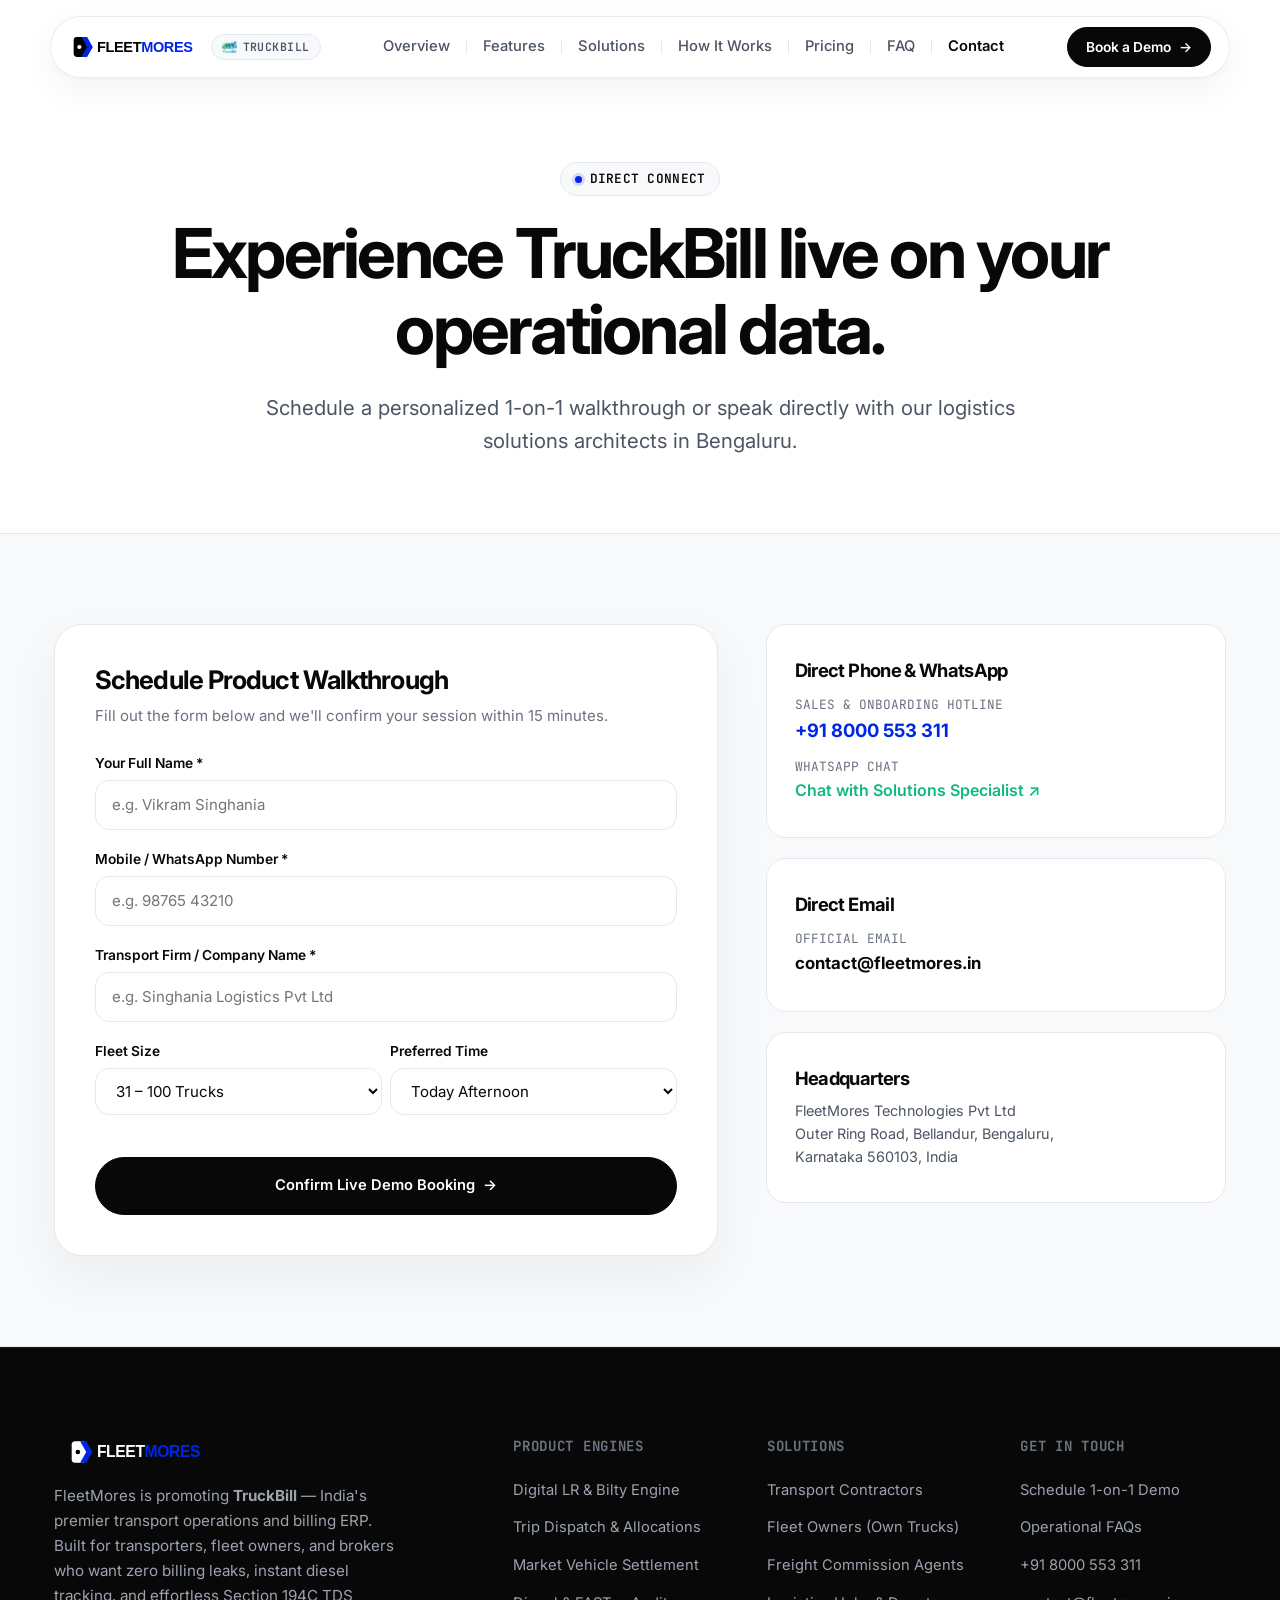
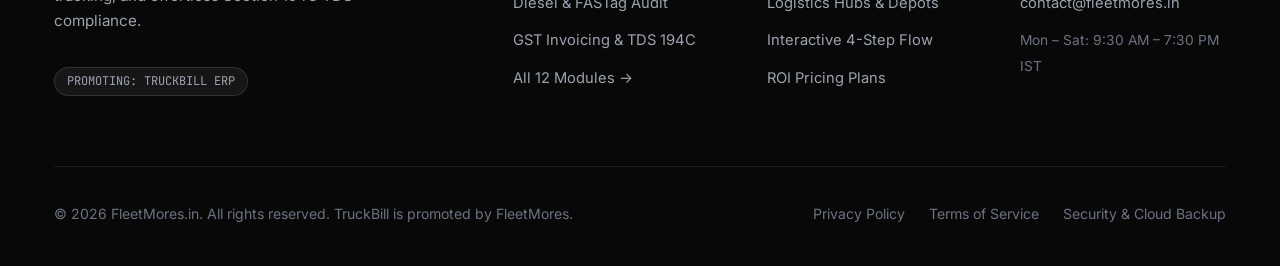
==== contact.html @ 6b624ec8 "feat: initial build of FleetMores.in with Neuralflow BRIX theme, humanised TruckBill content, and co" ====
<!DOCTYPE html>
<html lang="en-IN">
<head>
  <meta charset="UTF-8">
  <meta name="viewport" content="width=device-width, initial-scale=1.0, maximum-scale=5.0">
  <title>Book a Live TruckBill Demo & Contact Sales | FleetMores.in Bengaluru</title>
  <meta name="description" content="Schedule a 1-on-1 personalized live demonstration of TruckBill transport ERP. Speak with logistics software specialists in Bengaluru, India. Call +91 8000 553 311.">
  <meta name="keywords" content="TruckBill demo, contact FleetMores, transport software consultation, logistics software Bengaluru, transport ERP support India">
  <meta name="author" content="FleetMores Technologies">
  
  <!-- Canonical & Alternate Links -->
  <link rel="canonical" href="https://fleetmores.in/contact.html">
  <link rel="alternate" hreflang="en-IN" href="https://fleetmores.in/contact.html">
  <link rel="alternate" hreflang="x-default" href="https://fleetmores.in/contact.html">

  <!-- Search & AI Engine Directives -->
  <meta name="robots" content="index, follow, max-image-preview:large, max-snippet:-1, max-video-preview:-1">
  <meta name="googlebot" content="index, follow, max-snippet:-1, max-image-preview:large">
  <meta name="bingbot" content="index, follow, max-snippet:-1, max-image-preview:large">

  <!-- Geographic & Indian Localization Metadata -->
  <meta name="geo.region" content="IN-KA">
  <meta name="geo.placename" content="Bengaluru">
  <meta name="geo.position" content="12.9237;77.6842">
  <meta name="ICBM" content="12.9237, 77.6842">
  <meta name="geo.country" content="IN">
  <meta name="audience" content="Transport Contractors, Fleet Owners, Logistics Agencies, Freight Brokers, India">

  <!-- Open Graph -->
  <meta property="og:type" content="website">
  <meta property="og:locale" content="en_IN">
  <meta property="og:site_name" content="FleetMores.in — Promoting TruckBill">
  <meta property="og:url" content="https://fleetmores.in/contact.html">
  <meta property="og:title" content="Book a Live TruckBill Demo & Contact Sales | FleetMores.in Bengaluru">
  <meta property="og:description" content="Schedule a 1-on-1 personalized live demonstration of TruckBill transport ERP. Speak with logistics software specialists in Bengaluru, India. Call +91 8000 553 311.">
  <meta property="og:image" content="https://fleetmores.in/assets/images/dashboard-preview.png">
  <meta property="og:image:width" content="1200">
  <meta property="og:image:height" content="630">
  <meta property="og:image:alt" content="FleetMores promoting TruckBill Transport ERP">

  <!-- Twitter Card -->
  <meta name="twitter:card" content="summary_large_image">
  <meta name="twitter:site" content="@fleetmores">
  <meta name="twitter:title" content="Book a Live TruckBill Demo & Contact Sales | FleetMores.in Bengaluru">
  <meta name="twitter:description" content="Schedule a 1-on-1 personalized live demonstration of TruckBill transport ERP. Speak with logistics software specialists in Bengaluru, India. Call +91 8000 553 311.">
  <meta name="twitter:image" content="https://fleetmores.in/assets/images/dashboard-preview.png">

  <!-- Favicon -->
  <link rel="icon" type="image/svg+xml" href="assets/images/fleetmores-logo.svg">

  <!-- CSS Dependencies -->
  <link rel="stylesheet" href="assets/css/bootstrap.min.css">
  <link rel="stylesheet" href="assets/css/neuralflow.css">

  <!-- Schema.org Structured Data -->
  <script type="application/ld+json">
{
  "@context": "https://schema.org",
  "@graph": [
    {
      "@type": "BreadcrumbList",
      "itemListElement": [
        {
          "@type": "ListItem",
          "position": 1,
          "name": "Home",
          "item": "https://fleetmores.in/"
        },
        {
          "@type": "ListItem",
          "position": 2,
          "name": "Contact",
          "item": "https://fleetmores.in/contact.html"
        }
      ]
    },
    {
      "@type": "ContactPage",
      "@id": "https://fleetmores.in/contact.html#page",
      "name": "Contact FleetMores & Book TruckBill Demo",
      "publisher": {
        "@type": "Organization",
        "name": "FleetMores Technologies",
        "url": "https://fleetmores.in/"
      }
    },
    {
      "@type": "LocalBusiness",
      "@id": "https://fleetmores.in/#localbusiness",
      "name": "FleetMores Technologies Pvt Ltd",
      "image": "https://fleetmores.in/assets/images/fleetmores-logo.svg",
      "telephone": "+91-8000-553-311",
      "email": "contact@fleetmores.in",
      "url": "https://fleetmores.in/",
      "priceRange": "₹1,499 - ₹3,499",
      "address": {
        "@type": "PostalAddress",
        "streetAddress": "Outer Ring Road, Bellandur",
        "addressLocality": "Bengaluru",
        "addressRegion": "Karnataka",
        "postalCode": "560103",
        "addressCountry": "IN"
      },
      "geo": {
        "@type": "GeoCoordinates",
        "latitude": 12.9237,
        "longitude": 77.6842
      },
      "areaServed": "IN"
    }
  ]
}
  </script>
</head>
<body>
  <!-- FLOATING ISLAND BREADCRUMB NAVBAR (Neuralflow Signature) -->
  <header class="nf-nav-wrapper">
    <div class="nf-nav-island">
      <a href="index.html" class="nf-nav-brand" aria-label="FleetMores Home">
        <img src="assets/images/fleetmores-logo.svg" alt="FLEETMORES" class="nf-brand-logo" width="160" height="24">
        <span class="nf-product-pill">
          <img src="assets/images/truckbill-logo.png" alt="TruckBill" width="14" height="12">
          <span>TRUCKBILL</span>
        </span>
      </a>

      <nav aria-label="Primary Navigation">
        <ul class="nf-nav-links">
          <li><a href="index.html" class="">Overview</a></li>
          <li><span class="nf-nav-divider"></span></li>
          <li><a href="features.html" class="">Features</a></li>
          <li><span class="nf-nav-divider"></span></li>
          <li><a href="solutions.html" class="">Solutions</a></li>
          <li><span class="nf-nav-divider"></span></li>
          <li><a href="how-it-works.html" class="">How It Works</a></li>
          <li><span class="nf-nav-divider"></span></li>
          <li><a href="pricing.html" class="">Pricing</a></li>
          <li><span class="nf-nav-divider"></span></li>
          <li><a href="faq.html" class="">FAQ</a></li>
          <li><span class="nf-nav-divider"></span></li>
          <li><a href="contact.html" class="active">Contact</a></li>
        </ul>
      </nav>

      <div class="nf-nav-actions">
        <button class="btn-nf btn-nf-primary btn-nf-sm" data-open-demo>
          <span>Book a Demo</span> <span class="btn-arrow">→</span>
        </button>
        <button class="nf-hamburger" id="nfHamburgerBtn" aria-label="Toggle navigation menu">
          <span></span>
          <span></span>
          <span></span>
        </button>
      </div>
    </div>
  </header>

  <!-- Mobile Drawer -->
  <div class="nf-drawer-overlay" id="nfDrawerOverlay"></div>
  <div class="nf-mobile-drawer" id="nfMobileDrawer">
    <div>
      <div style="display: flex; align-items: center; justify-content: space-between;">
        <img src="assets/images/fleetmores-logo.svg" alt="FLEETMORES" width="140" height="22">
        <button class="nf-modal-close" id="nfDrawerCloseBtn" style="position: static;" aria-label="Close Menu">✕</button>
      </div>
      <ul class="nf-drawer-links">
        <li><a href="index.html"><span>Overview</span> <span>→</span></a></li>
        <li><a href="features.html"><span>12 Specialized Engines</span> <span>→</span></a></li>
        <li><a href="solutions.html"><span>Segment Solutions</span> <span>→</span></a></li>
        <li><a href="how-it-works.html"><span>How It Works</span> <span>→</span></a></li>
        <li><a href="pricing.html"><span>Pricing Plans</span> <span>→</span></a></li>
        <li><a href="faq.html"><span>FAQ</span> <span>→</span></a></li>
        <li><a href="contact.html"><span>Contact & Schedule</span> <span>→</span></a></li>
      </ul>
    </div>
    <div>
      <button class="btn-nf btn-nf-primary w-100 py-3" data-open-demo>
        <span>Book a Live Demo</span> <span class="btn-arrow">→</span>
      </button>
    </div>
  </div>


  <main>
    <section class="nf-hero" style="padding-bottom: 40px;">
      <div class="container-nf">
        <div class="nf-pill-badge">
          <span class="nf-pill-dot"></span>
          <span>DIRECT CONNECT</span>
        </div>
        <h1 class="nf-hero-title">
          Experience TruckBill live on your operational data.
        </h1>
        <p class="nf-hero-desc">
          Schedule a personalized 1-on-1 walkthrough or speak directly with our logistics solutions architects in Bengaluru.
        </p>
      </div>
    </section>

    <!-- CONTACT FORM & INFO -->
    <section class="nf-section nf-section-offwhite">
      <div class="container-nf">
        <div class="row g-5">
          <!-- Form -->
          <div class="col-12 col-lg-7">
            <div class="nf-calculator-box">
              <h2 style="font-size: 1.6rem; margin-bottom: 8px;">Schedule Product Walkthrough</h2>
              <p style="color: #6B7280; font-size: 0.94rem; margin-bottom: 24px;">
                Fill out the form below and we'll confirm your session within 15 minutes.
              </p>

              <form onsubmit="return handleDemoSubmit(event);">
                <div class="nf-form-group">
                  <label class="nf-form-label" for="pageDemoName">Your Full Name *</label>
                  <input type="text" class="nf-form-input" id="pageDemoName" required placeholder="e.g. Vikram Singhania">
                </div>
                <div class="nf-form-group">
                  <label class="nf-form-label" for="pageDemoPhone">Mobile / WhatsApp Number *</label>
                  <input type="tel" class="nf-form-input" id="pageDemoPhone" required placeholder="e.g. 98765 43210">
                </div>
                <div class="nf-form-group">
                  <label class="nf-form-label" for="pageDemoCompany">Transport Firm / Company Name *</label>
                  <input type="text" class="nf-form-input" id="pageDemoCompany" required placeholder="e.g. Singhania Logistics Pvt Ltd">
                </div>
                <div class="row g-2">
                  <div class="col-6">
                    <div class="nf-form-group">
                      <label class="nf-form-label" for="pageDemoFleetSize">Fleet Size</label>
                      <select class="nf-form-select" id="pageDemoFleetSize">
                        <option value="1-10">1 – 10 Trucks</option>
                        <option value="11-30">11 – 30 Trucks</option>
                        <option value="31-100" selected>31 – 100 Trucks</option>
                        <option value="100+">100+ Commercial Fleet</option>
                        <option value="broker">Broker / Commission Agency</option>
                      </select>
                    </div>
                  </div>
                  <div class="col-6">
                    <div class="nf-form-group">
                      <label class="nf-form-label" for="pageDemoSlot">Preferred Time</label>
                      <select class="nf-form-select" id="pageDemoSlot">
                        <option value="Today Afternoon">Today Afternoon</option>
                        <option value="Tomorrow Morning">Tomorrow Morning</option>
                        <option value="Tomorrow Afternoon">Tomorrow Afternoon</option>
                        <option value="Custom Time">Call me anytime</option>
                      </select>
                    </div>
                  </div>
                </div>

                <div style="margin-top: 24px;">
                  <button type="submit" class="btn-nf btn-nf-primary w-100 py-3">
                    <span>Confirm Live Demo Booking</span> <span class="btn-arrow">→</span>
                  </button>
                </div>
              </form>
            </div>
          </div>

          <!-- Cards -->
          <div class="col-12 col-lg-5">
            <div style="display: flex; flex-direction: column; gap: 20px;">
              <div class="nf-bento-card">
                <h3 style="font-size: 1.15rem; margin-bottom: 14px;">Direct Phone & WhatsApp</h3>
                <div style="margin-bottom: 12px;">
                  <div style="font-size: 0.8rem; color: #6B7280; font-family: var(--font-mono);">SALES & ONBOARDING HOTLINE</div>
                  <a href="tel:+918000553311" style="font-size: 1.15rem; font-weight: 700; color: #0025E9;">+91 8000 553 311</a>
                </div>
                <div>
                  <div style="font-size: 0.8rem; color: #6B7280; font-family: var(--font-mono);">WHATSAPP CHAT</div>
                  <a href="https://wa.me/918000553311?text=Hello%20FleetMores%20team%2C%20I%20am%20interested%20in%20TruckBill%20ERP%20demo" target="_blank" rel="noopener" style="font-weight: 600; color: #10B981;">Chat with Solutions Specialist ↗</a>
                </div>
              </div>

              <div class="nf-bento-card">
                <h3 style="font-size: 1.15rem; margin-bottom: 14px;">Direct Email</h3>
                <div>
                  <div style="font-size: 0.8rem; color: #6B7280; font-family: var(--font-mono);">OFFICIAL EMAIL</div>
                  <a href="mailto:contact@fleetmores.in" style="font-size: 1.05rem; font-weight: 700;">contact@fleetmores.in</a>
                </div>
              </div>

              <div class="nf-bento-card">
                <h3 style="font-size: 1.15rem; margin-bottom: 10px;">Headquarters</h3>
                <p style="font-size: 0.9rem; color: #4B5563; line-height: 1.6; margin: 0;">
                  FleetMores Technologies Pvt Ltd<br>
                  Outer Ring Road, Bellandur, Bengaluru,<br>
                  Karnataka 560103, India
                </p>
              </div>
            </div>
          </div>
        </div>
      </div>
    </section>
  </main>

  <!-- FOOTER (Neuralflow Deep Onyx Minimalist) -->
  <footer class="nf-footer">
    <div class="container-nf">
      <div class="nf-footer-grid">
        <div>
          <a href="index.html" aria-label="FleetMores Home">
            <img src="assets/images/fleetmores-logo-dark.svg" alt="FLEETMORES" width="170" height="26">
          </a>
          <p class="nf-footer-brand-bio">
            FleetMores is promoting <strong>TruckBill</strong> — India's premier transport operations and billing ERP. Built for transporters, fleet owners, and brokers who want zero billing leaks, instant diesel tracking, and effortless Section 194C TDS compliance.
          </p>
          <div style="margin-top: 18px; display: inline-flex; align-items: center; gap: 8px; padding: 4px 12px; border-radius: var(--radius-pill); background: rgba(255,255,255,0.06); border: 1px solid rgba(255,255,255,0.12); font-family: var(--font-mono); font-size: 0.75rem; color: #9CA3AF;">
            <span>PROMOTING: TRUCKBILL ERP</span>
          </div>
        </div>

        <div>
          <h4 class="nf-footer-col-title">Product Engines</h4>
          <ul class="nf-footer-links">
            <li><a href="features.html#lr-billing">Digital LR & Bilty Engine</a></li>
            <li><a href="features.html#dispatch">Trip Dispatch & Allocations</a></li>
            <li><a href="features.html#broker">Market Vehicle Settlement</a></li>
            <li><a href="features.html#diesel">Diesel & FASTag Audit</a></li>
            <li><a href="features.html#invoicing">GST Invoicing & TDS 194C</a></li>
            <li><a href="features.html">All 12 Modules →</a></li>
          </ul>
        </div>

        <div>
          <h4 class="nf-footer-col-title">Solutions</h4>
          <ul class="nf-footer-links">
            <li><a href="solutions.html#contractors">Transport Contractors</a></li>
            <li><a href="solutions.html#fleet-owners">Fleet Owners (Own Trucks)</a></li>
            <li><a href="solutions.html#brokers">Freight Commission Agents</a></li>
            <li><a href="solutions.html#logistics">Logistics Hubs & Depots</a></li>
            <li><a href="how-it-works.html">Interactive 4-Step Flow</a></li>
            <li><a href="pricing.html">ROI Pricing Plans</a></li>
          </ul>
        </div>

        <div>
          <h4 class="nf-footer-col-title">Get In Touch</h4>
          <ul class="nf-footer-links">
            <li><a href="contact.html">Schedule 1-on-1 Demo</a></li>
            <li><a href="faq.html">Operational FAQs</a></li>
            <li><a href="tel:+918000553311">+91 8000 553 311</a></li>
            <li><a href="mailto:contact@fleetmores.in">contact@fleetmores.in</a></li>
            <li><span style="color: var(--nf-dark-text-muted); font-size: 0.86rem;">Mon – Sat: 9:30 AM – 7:30 PM IST</span></li>
          </ul>
        </div>
      </div>

      <div class="nf-footer-bottom">
        <div>
          © 2026 FleetMores.in. All rights reserved. TruckBill is promoted by FleetMores.
        </div>
        <div style="display: flex; gap: 24px;">
          <a href="contact.html">Privacy Policy</a>
          <a href="contact.html">Terms of Service</a>
          <a href="contact.html">Security & Cloud Backup</a>
        </div>
      </div>
    </div>
  </footer>

  <!-- DEMO BOOKING MODAL -->
  <div class="nf-modal-overlay" id="nfDemoModal" role="dialog" aria-modal="true" aria-labelledby="modalTitle">
    <div class="nf-modal-card">
      <button class="nf-modal-close" data-close-demo aria-label="Close Modal">✕</button>
      <div style="margin-bottom: 24px;">
        <span class="nf-pill-badge" style="margin-bottom: 12px;">
          <span class="nf-pill-dot"></span>
          <span>1-ON-1 LIVE WALKTHROUGH</span>
        </span>
        <h3 id="modalTitle" style="font-size: 1.5rem; margin-bottom: 6px;">Experience TruckBill in Action</h3>
        <p style="font-size: 0.94rem; color: var(--nf-text-secondary); margin: 0;">
          See how 500+ Indian transport hubs cut billing time by 70% and eliminate advance leakage.
        </p>
      </div>

      <form onsubmit="return handleDemoSubmit(event);">
        <div class="nf-form-group">
          <label class="nf-form-label" for="demoName">Your Full Name *</label>
          <input type="text" class="nf-form-input" id="demoName" required placeholder="e.g. Rajesh Sharma">
        </div>
        <div class="nf-form-group">
          <label class="nf-form-label" for="demoPhone">Mobile / WhatsApp Number *</label>
          <input type="tel" class="nf-form-input" id="demoPhone" required placeholder="e.g. 98765 43210">
        </div>
        <div class="nf-form-group">
          <label class="nf-form-label" for="demoCompany">Transport Company / Firm Name *</label>
          <input type="text" class="nf-form-input" id="demoCompany" required placeholder="e.g. Sharma Roadways Pvt Ltd">
        </div>
        <div class="row g-2">
          <div class="col-6">
            <div class="nf-form-group">
              <label class="nf-form-label" for="demoFleetSize">Fleet / Monthly LRs</label>
              <select class="nf-form-select" id="demoFleetSize">
                <option value="1-10">1 – 10 Trucks / LRs</option>
                <option value="11-30">11 – 30 Trucks</option>
                <option value="31-100" selected>31 – 100 Trucks</option>
                <option value="100+">100+ Enterprise Fleet</option>
                <option value="broker">Broker / Commission Agency</option>
              </select>
            </div>
          </div>
          <div class="col-6">
            <div class="nf-form-group">
              <label class="nf-form-label" for="demoSlot">Preferred Time</label>
              <select class="nf-form-select" id="demoSlot">
                <option value="Today Afternoon">Today Afternoon</option>
                <option value="Tomorrow Morning">Tomorrow Morning</option>
                <option value="Tomorrow Afternoon">Tomorrow Afternoon</option>
                <option value="Custom Time">Call me anytime</option>
              </select>
            </div>
          </div>
        </div>

        <div style="margin-top: 18px;">
          <button type="submit" class="btn-nf btn-nf-primary w-100 py-3" id="demoSubmitBtn">
            <span>Confirm Live Demo Booking</span> <span class="btn-arrow">→</span>
          </button>
        </div>

        <div style="text-align: center; margin-top: 14px;">
          <span style="font-size: 0.8rem; color: var(--nf-text-muted);">
            🔒 100% Free • No Credit Card Required • Instant WhatsApp Confirmation
          </span>
        </div>
      </form>
    </div>
  </div>

  <!-- Mobile Sticky Bottom CTA -->
  <div class="nf-mobile-sticky-cta">
    <button class="btn-nf btn-nf-primary w-100 py-3" data-open-demo>
      <span>Book a Live Demo</span> <span class="btn-arrow">→</span>
    </button>
  </div>

  <!-- Scripts -->
  <script src="assets/js/interactive.js"></script>

</body>
</html>
---- assets/css/neuralflow.css ----
/* ==========================================================================
   FLEETMORES.IN — NEURALFLOW THEME DESIGN SYSTEM
   Ultra-clean BRIX Neuralflow aesthetic tailored for TruckBill ERP
   ========================================================================== */

@import url('https://api.fontshare.com/v2/css?f[]=uncut-sans@400,500,600,700&display=swap');
@import url('https://fonts.googleapis.com/css2?family=JetBrains+Mono:wght@400;500;600&family=Inter:wght@400;500;600;700&display=swap');

:root {
  /* Neuralflow Core Palette */
  --nf-black: #080808;
  --nf-dark-surface: #111418;
  --nf-dark-card: #181C22;
  --nf-dark-border: rgba(255, 255, 255, 0.08);
  --nf-dark-border-hover: rgba(255, 255, 255, 0.2);
  
  --nf-white: #FFFFFF;
  --nf-offwhite: #F8F9FA;
  --nf-light-surface: #F3F5F8;
  --nf-light-border: #E5E8ED;
  --nf-light-border-hover: #CBD2DC;
  
  --nf-text-primary: #080808;
  --nf-text-secondary: #4B5563;
  --nf-text-muted: #6B7280;
  
  --nf-dark-text-primary: #F3F4F6;
  --nf-dark-text-secondary: #9CA3AF;
  --nf-dark-text-muted: #6B7280;
  
  --nf-accent-blue: #0025E9;
  --nf-accent-electric: #1E40AF;
  --nf-accent-light: #EEF2FF;
  --nf-accent-border: #C7D2FE;
  
  --nf-success: #10B981;
  --nf-warning: #F59E0B;
  
  /* Typography */
  --font-main: 'Uncut Sans', 'Inter', -apple-system, BlinkMacSystemFont, 'Segoe UI', Roboto, sans-serif;
  --font-mono: 'JetBrains Mono', SFMono-Regular, Menlo, Monaco, Consolas, monospace;
  
  /* Radii */
  --radius-pill: 9999px;
  --radius-sm: 8px;
  --radius-md: 14px;
  --radius-lg: 20px;
  --radius-xl: 28px;
  
  /* Transitions */
  --ease-spring: cubic-bezier(0.16, 1, 0.3, 1);
  --ease-smooth: cubic-bezier(0.4, 0, 0.2, 1);
}

*, *::before, *::after {
  box-sizing: border-box;
}

html {
  font-size: 16px;
  scroll-behavior: smooth;
}

body {
  margin: 0;
  padding: 0;
  font-family: var(--font-main);
  background-color: var(--nf-white);
  color: var(--nf-text-primary);
  line-height: 1.6;
  -webkit-font-smoothing: antialiased;
  -moz-osx-font-smoothing: grayscale;
  overflow-x: hidden;
}

h1, h2, h3, h4, h5, h6 {
  font-family: var(--font-main);
  font-weight: 700;
  color: var(--nf-text-primary);
  letter-spacing: -0.035em;
  margin-top: 0;
  line-height: 1.2;
}

p {
  margin-top: 0;
  margin-bottom: 1rem;
}

a {
  color: inherit;
  text-decoration: none;
  transition: all 0.2s ease;
}

.container-nf {
  width: 100%;
  max-width: 1220px;
  margin-left: auto;
  margin-right: auto;
  padding-left: 24px;
  padding-right: 24px;
}

/* ==========================================================================
   FLOATING ISLAND NAVBAR (Signature Neuralflow)
   ========================================================================== */
.nf-nav-wrapper {
  position: sticky;
  top: 16px;
  z-index: 1000;
  width: 100%;
  padding: 0 16px;
  pointer-events: none;
}

.nf-nav-island {
  pointer-events: auto;
  max-width: 1180px;
  margin: 0 auto;
  background: rgba(255, 255, 255, 0.94);
  backdrop-filter: blur(20px);
  -webkit-backdrop-filter: blur(20px);
  border: 1px solid rgba(0, 0, 0, 0.08);
  border-radius: var(--radius-pill);
  box-shadow: 0 12px 36px rgba(0, 0, 0, 0.05), 0 1px 3px rgba(0, 0, 0, 0.04);
  padding: 10px 18px 10px 22px;
  display: flex;
  align-items: center;
  justify-content: space-between;
  gap: 16px;
  transition: all 0.3s var(--ease-spring);
}

.nf-nav-brand {
  display: flex;
  align-items: center;
  gap: 12px;
  text-decoration: none;
  flex-shrink: 0;
}

.nf-brand-logo {
  height: 24px;
  width: auto;
  display: block;
}

.nf-product-pill {
  display: inline-flex;
  align-items: center;
  gap: 6px;
  padding: 3px 10px;
  border-radius: var(--radius-pill);
  background: var(--nf-offwhite);
  border: 1px solid var(--nf-light-border);
  font-family: var(--font-mono);
  font-size: 0.72rem;
  font-weight: 600;
  letter-spacing: 0.04em;
  color: var(--nf-text-secondary);
}

.nf-product-pill img {
  height: 12px;
  width: auto;
}

.nf-nav-links {
  display: flex;
  align-items: center;
  gap: 12px;
  list-style: none;
  margin: 0;
  padding: 0;
}

.nf-nav-links li {
  display: flex;
  align-items: center;
  gap: 12px;
}

.nf-nav-links a {
  font-size: 0.92rem;
  font-weight: 500;
  color: var(--nf-text-secondary);
  padding: 6px 4px;
  transition: color 0.2s ease;
  white-space: nowrap;
}

.nf-nav-links a:hover,
.nf-nav-links a.active {
  color: var(--nf-text-primary);
  font-weight: 600;
}

.nf-nav-divider {
  width: 1px;
  height: 14px;
  background-color: var(--nf-light-border);
  display: inline-block;
}

.nf-nav-actions {
  display: flex;
  align-items: center;
  gap: 12px;
  flex-shrink: 0;
}

/* ==========================================================================
   BUTTONS (Neuralflow Signature Pill Buttons with Slide Hover)
   ========================================================================== */
.btn-nf {
  display: inline-flex;
  align-items: center;
  justify-content: center;
  gap: 8px;
  font-family: var(--font-main);
  font-size: 0.92rem;
  font-weight: 600;
  padding: 10px 22px;
  border-radius: var(--radius-pill);
  border: 1px solid transparent;
  cursor: pointer;
  text-decoration: none;
  transition: all 0.25s var(--ease-spring);
  position: relative;
  overflow: hidden;
  white-space: nowrap;
}

.btn-nf-primary {
  background: var(--nf-black);
  color: var(--nf-white);
  border-color: var(--nf-black);
}

.btn-nf-primary:hover {
  background: #20242A;
  color: var(--nf-white);
  transform: translateY(-2px);
  box-shadow: 0 8px 20px rgba(0, 0, 0, 0.12);
}

.btn-nf-secondary {
  background: var(--nf-white);
  color: var(--nf-text-primary);
  border-color: var(--nf-light-border);
}

.btn-nf-secondary:hover {
  background: var(--nf-offwhite);
  border-color: var(--nf-text-primary);
  transform: translateY(-2px);
}

.btn-nf-sm {
  padding: 8px 18px;
  font-size: 0.86rem;
}

.btn-nf-lg {
  padding: 14px 32px;
  font-size: 1.05rem;
}

.btn-arrow {
  display: inline-block;
  transition: transform 0.25s var(--ease-spring);
}

.btn-nf:hover .btn-arrow {
  transform: translateX(4px);
}

/* ==========================================================================
   BADGES & PILLS
   ========================================================================== */
.nf-pill-badge {
  display: inline-flex;
  align-items: center;
  gap: 8px;
  padding: 6px 14px;
  border-radius: var(--radius-pill);
  background: var(--nf-offwhite);
  border: 1px solid var(--nf-light-border);
  font-family: var(--font-mono);
  font-size: 0.8rem;
  font-weight: 600;
  letter-spacing: 0.02em;
  color: var(--nf-text-primary);
  margin-bottom: 20px;
}

.nf-pill-dot {
  width: 7px;
  height: 7px;
  border-radius: 50%;
  background-color: var(--nf-accent-blue);
  box-shadow: 0 0 0 3px rgba(0, 37, 233, 0.15);
}

.nf-pill-badge-dark {
  background: rgba(255, 255, 255, 0.08);
  border-color: rgba(255, 255, 255, 0.15);
  color: var(--nf-dark-text-primary);
}

/* ==========================================================================
   SECTIONS
   ========================================================================== */
.nf-section {
  padding: 90px 0;
  position: relative;
}

.nf-section-light {
  background-color: var(--nf-white);
}

.nf-section-offwhite {
  background-color: var(--nf-offwhite);
  border-top: 1px solid var(--nf-light-border);
  border-bottom: 1px solid var(--nf-light-border);
}

.nf-section-dark {
  background-color: var(--nf-black);
  color: var(--nf-dark-text-primary);
}

.nf-section-dark h1,
.nf-section-dark h2,
.nf-section-dark h3,
.nf-section-dark h4 {
  color: var(--nf-dark-text-primary);
}

.nf-section-header {
  text-align: center;
  max-width: 780px;
  margin: 0 auto 54px auto;
}

.nf-section-title {
  font-size: clamp(2rem, 3.8vw, 3rem);
  font-weight: 700;
  letter-spacing: -0.035em;
  margin-bottom: 18px;
}

.nf-section-desc {
  font-size: 1.125rem;
  color: var(--nf-text-secondary);
  line-height: 1.65;
  margin: 0;
}

.nf-section-dark .nf-section-desc {
  color: var(--nf-dark-text-secondary);
}

/* ==========================================================================
   HERO SECTION (Neuralflow Centered Punchy Typography)
   ========================================================================== */
.nf-hero {
  padding: 100px 0 60px 0;
  text-align: center;
  position: relative;
}

.nf-hero-title {
  font-size: clamp(2.5rem, 5.6vw, 4.3rem);
  font-weight: 700;
  letter-spacing: -0.04em;
  line-height: 1.1;
  max-width: 980px;
  margin: 0 auto 24px auto;
}

.nf-hero-desc {
  font-size: clamp(1.1rem, 2vw, 1.28rem);
  color: var(--nf-text-secondary);
  max-width: 760px;
  margin: 0 auto 36px auto;
  line-height: 1.6;
}

.nf-hero-ctas {
  display: flex;
  align-items: center;
  justify-content: center;
  gap: 16px;
  margin-bottom: 50px;
}

/* Hero Dashboard Showcase */
.nf-dashboard-frame {
  max-width: 1080px;
  margin: 0 auto;
  background: var(--nf-white);
  border: 1px solid var(--nf-light-border);
  border-radius: var(--radius-xl);
  padding: 12px;
  box-shadow: 0 30px 80px rgba(0, 0, 0, 0.08), 0 2px 6px rgba(0, 0, 0, 0.02);
  position: relative;
}

.nf-dashboard-inner {
  border-radius: var(--radius-lg);
  overflow: hidden;
  border: 1px solid var(--nf-light-border);
  background: #0B0E14;
  position: relative;
}

.nf-dashboard-img {
  width: 100%;
  height: auto;
  display: block;
}

.nf-floating-stat {
  position: absolute;
  padding: 12px 18px;
  background: rgba(255, 255, 255, 0.95);
  backdrop-filter: blur(12px);
  border: 1px solid var(--nf-light-border);
  border-radius: var(--radius-pill);
  box-shadow: 0 16px 36px rgba(0, 0, 0, 0.1);
  display: flex;
  align-items: center;
  gap: 10px;
  font-size: 0.88rem;
  font-weight: 600;
  color: var(--nf-text-primary);
  z-index: 10;
}

.nf-floating-stat-left {
  top: 28px;
  left: 24px;
}

.nf-floating-stat-right {
  bottom: 28px;
  right: 24px;
}

/* ==========================================================================
   METRICS STRIP
   ========================================================================== */
.nf-metrics-strip {
  padding: 44px 0;
  border-top: 1px solid var(--nf-light-border);
  border-bottom: 1px solid var(--nf-light-border);
  background: var(--nf-offwhite);
}

.nf-metrics-grid {
  display: grid;
  grid-template-columns: repeat(4, 1fr);
  gap: 24px;
  text-align: center;
}

.nf-metric-item {
  padding: 10px 16px;
}

.nf-metric-value {
  font-size: clamp(2rem, 3.2vw, 2.75rem);
  font-weight: 700;
  letter-spacing: -0.03em;
  color: var(--nf-text-primary);
  line-height: 1.1;
  margin-bottom: 6px;
}

.nf-metric-label {
  font-size: 0.92rem;
  color: var(--nf-text-secondary);
  font-weight: 500;
}

/* ==========================================================================
   BENTO GRID CARDS (Neuralflow Signature)
   ========================================================================== */
.nf-bento-grid {
  display: grid;
  grid-template-columns: repeat(3, 1fr);
  gap: 24px;
}

.nf-bento-card {
  background: var(--nf-white);
  border: 1px solid var(--nf-light-border);
  border-radius: var(--radius-lg);
  padding: 34px 28px;
  display: flex;
  flex-direction: column;
  justify-content: space-between;
  transition: all 0.3s var(--ease-spring);
  position: relative;
  overflow: hidden;
}

.nf-bento-card:hover {
  border-color: var(--nf-text-primary);
  transform: translateY(-4px);
  box-shadow: 0 20px 40px rgba(0, 0, 0, 0.06);
}

.nf-bento-card-top {
  display: flex;
  align-items: center;
  justify-content: space-between;
  margin-bottom: 20px;
}

.nf-bento-num {
  font-family: var(--font-mono);
  font-size: 0.8rem;
  font-weight: 600;
  color: var(--nf-text-muted);
  background: var(--nf-offwhite);
  padding: 4px 10px;
  border-radius: var(--radius-pill);
  border: 1px solid var(--nf-light-border);
}

.nf-bento-icon {
  width: 44px;
  height: 44px;
  border-radius: var(--radius-md);
  background: var(--nf-offwhite);
  border: 1px solid var(--nf-light-border);
  display: flex;
  align-items: center;
  justify-content: center;
  font-size: 1.25rem;
}

.nf-bento-title {
  font-size: 1.25rem;
  font-weight: 700;
  margin-bottom: 12px;
  line-height: 1.3;
}

.nf-bento-desc {
  font-size: 0.94rem;
  color: var(--nf-text-secondary);
  line-height: 1.6;
  margin-bottom: 24px;
}

.nf-bento-tags {
  display: flex;
  flex-wrap: wrap;
  gap: 8px;
  padding-top: 16px;
  border-top: 1px solid var(--nf-light-border);
}

.nf-tag-pill {
  font-size: 0.76rem;
  font-family: var(--font-mono);
  padding: 3px 9px;
  border-radius: var(--radius-pill);
  background: var(--nf-offwhite);
  border: 1px solid var(--nf-light-border);
  color: var(--nf-text-secondary);
}

/* ==========================================================================
   CONTRAST CARDS: OLD CHAOS VS TRUCKBILL
   ========================================================================== */
.nf-contrast-card {
  border-radius: var(--radius-lg);
  padding: 32px 28px;
  border: 1px solid var(--nf-light-border);
  height: 100%;
}

.nf-contrast-bad {
  background: #FFFBFB;
  border-color: #FED7D7;
}

.nf-contrast-good {
  background: #F7FCF9;
  border-color: #BBF7D0;
}

/* ==========================================================================
   ROI CALCULATOR
   ========================================================================== */
.nf-calculator-box {
  background: var(--nf-white);
  border: 1px solid var(--nf-light-border);
  border-radius: var(--radius-xl);
  padding: 40px;
  box-shadow: 0 20px 50px rgba(0, 0, 0, 0.05);
}

.nf-slider-range {
  width: 100%;
  accent-color: var(--nf-black);
  height: 6px;
  border-radius: 4px;
}

.nf-calc-result-card {
  background: var(--nf-offwhite);
  border: 1px solid var(--nf-light-border);
  border-radius: var(--radius-lg);
  padding: 24px;
  text-align: center;
}

/* ==========================================================================
   ACCORDION (Neuralflow Clean FAQ)
   ========================================================================== */
.nf-accordion {
  max-width: 860px;
  margin: 0 auto;
  display: flex;
  flex-direction: column;
  gap: 16px;
}

.nf-accordion-item {
  background: var(--nf-white);
  border: 1px solid var(--nf-light-border);
  border-radius: var(--radius-md);
  transition: all 0.25s ease;
  overflow: hidden;
}

.nf-accordion-item:hover {
  border-color: var(--nf-light-border-hover);
}

.nf-accordion-item.active {
  border-color: var(--nf-black);
  box-shadow: 0 10px 24px rgba(0, 0, 0, 0.04);
}

.nf-accordion-header {
  padding: 22px 26px;
  display: flex;
  align-items: center;
  justify-content: space-between;
  gap: 16px;
  cursor: pointer;
  user-select: none;
}

.nf-accordion-question {
  font-size: 1.1rem;
  font-weight: 600;
  margin: 0;
  color: var(--nf-text-primary);
}

.nf-accordion-icon {
  width: 28px;
  height: 28px;
  border-radius: 50%;
  background: var(--nf-offwhite);
  border: 1px solid var(--nf-light-border);
  display: flex;
  align-items: center;
  justify-content: center;
  font-size: 1rem;
  transition: transform 0.25s ease;
  flex-shrink: 0;
}

.nf-accordion-item.active .nf-accordion-icon {
  transform: rotate(45deg);
  background: var(--nf-black);
  color: var(--nf-white);
  border-color: var(--nf-black);
}

.nf-accordion-body {
  padding: 0 26px 24px 26px;
  font-size: 0.98rem;
  color: var(--nf-text-secondary);
  line-height: 1.65;
  display: none;
}

.nf-accordion-item.active .nf-accordion-body {
  display: block;
}

/* ==========================================================================
   FOOTER (Deep Onyx Minimalist)
   ========================================================================== */
.nf-footer {
  background-color: var(--nf-black);
  color: var(--nf-dark-text-primary);
  padding: 90px 0 40px 0;
  border-top: 1px solid var(--nf-dark-border);
}

.nf-footer-grid {
  display: grid;
  grid-template-columns: 2fr 1fr 1fr 1fr;
  gap: 48px;
  margin-bottom: 70px;
}

.nf-footer-brand-bio {
  color: var(--nf-dark-text-secondary);
  font-size: 0.95rem;
  line-height: 1.65;
  margin-top: 18px;
  max-width: 340px;
}

.nf-footer-col-title {
  font-size: 0.88rem;
  font-family: var(--font-mono);
  text-transform: uppercase;
  letter-spacing: 0.05em;
  color: var(--nf-dark-text-muted);
  margin-bottom: 22px;
}

.nf-footer-links {
  list-style: none;
  padding: 0;
  margin: 0;
  display: flex;
  flex-direction: column;
  gap: 12px;
}

.nf-footer-links a {
  font-size: 0.92rem;
  color: var(--nf-dark-text-secondary);
  transition: color 0.2s ease;
}

.nf-footer-links a:hover {
  color: var(--nf-white);
}

.nf-footer-bottom {
  padding-top: 36px;
  border-top: 1px solid var(--nf-dark-border);
  display: flex;
  align-items: center;
  justify-content: space-between;
  gap: 20px;
  font-size: 0.88rem;
  color: var(--nf-dark-text-muted);
}

/* ==========================================================================
   DEMO BOOKING MODAL
   ========================================================================== */
.nf-modal-overlay {
  position: fixed;
  inset: 0;
  background: rgba(8, 8, 8, 0.75);
  backdrop-filter: blur(8px);
  -webkit-backdrop-filter: blur(8px);
  z-index: 2000;
  display: none;
  align-items: center;
  justify-content: center;
  padding: 20px;
  opacity: 0;
  transition: opacity 0.25s ease;
}

.nf-modal-overlay.active {
  display: flex;
  opacity: 1;
}

.nf-modal-card {
  background: var(--nf-white);
  border-radius: var(--radius-xl);
  border: 1px solid var(--nf-light-border);
  box-shadow: 0 30px 80px rgba(0, 0, 0, 0.25);
  width: 100%;
  max-width: 580px;
  max-height: 90vh;
  overflow-y: auto;
  padding: 36px;
  position: relative;
  transform: translateY(20px);
  transition: transform 0.3s var(--ease-spring);
}

.nf-modal-overlay.active .nf-modal-card {
  transform: translateY(0);
}

.nf-modal-close {
  position: absolute;
  top: 24px;
  right: 24px;
  width: 36px;
  height: 36px;
  border-radius: 50%;
  background: var(--nf-offwhite);
  border: 1px solid var(--nf-light-border);
  cursor: pointer;
  display: flex;
  align-items: center;
  justify-content: center;
  font-size: 1rem;
  transition: all 0.2s ease;
}

.nf-modal-close:hover {
  background: var(--nf-black);
  color: var(--nf-white);
}

.nf-form-group {
  margin-bottom: 18px;
}

.nf-form-label {
  display: block;
  font-size: 0.86rem;
  font-weight: 600;
  color: var(--nf-text-primary);
  margin-bottom: 6px;
}

.nf-form-input,
.nf-form-select {
  width: 100%;
  padding: 12px 16px;
  border-radius: var(--radius-md);
  border: 1px solid var(--nf-light-border);
  font-family: var(--font-main);
  font-size: 0.94rem;
  color: var(--nf-text-primary);
  background: var(--nf-white);
  transition: all 0.2s ease;
}

.nf-form-input:focus,
.nf-form-select:focus {
  outline: none;
  border-color: var(--nf-black);
  box-shadow: 0 0 0 3px rgba(8, 8, 8, 0.08);
}

/* Mobile Sticky Bottom CTA */
.nf-mobile-sticky-cta {
  display: none;
  position: fixed;
  bottom: 0;
  left: 0;
  right: 0;
  padding: 12px 16px;
  background: rgba(255, 255, 255, 0.95);
  backdrop-filter: blur(12px);
  border-top: 1px solid var(--nf-light-border);
  z-index: 999;
}

/* Mobile Drawer */
.nf-mobile-drawer {
  position: fixed;
  top: 0;
  right: -100%;
  width: 85%;
  max-width: 360px;
  height: 100vh;
  background: var(--nf-white);
  z-index: 2500;
  padding: 30px 24px;
  display: flex;
  flex-direction: column;
  justify-content: space-between;
  box-shadow: -10px 0 40px rgba(0, 0, 0, 0.15);
  transition: right 0.3s var(--ease-spring);
}

.nf-mobile-drawer.active {
  right: 0;
}

.nf-drawer-overlay {
  position: fixed;
  inset: 0;
  background: rgba(0, 0, 0, 0.5);
  z-index: 2400;
  display: none;
}

.nf-drawer-overlay.active {
  display: block;
}

.nf-drawer-links {
  list-style: none;
  padding: 0;
  margin: 32px 0 0 0;
  display: flex;
  flex-direction: column;
  gap: 16px;
}

.nf-drawer-links a {
  display: flex;
  align-items: center;
  justify-content: space-between;
  font-size: 1.1rem;
  font-weight: 600;
  color: var(--nf-text-primary);
  padding: 10px 0;
  border-bottom: 1px solid var(--nf-light-border);
}

/* Mobile Responsive */
.nf-hamburger {
  display: none;
  width: 38px;
  height: 38px;
  border-radius: 50%;
  background: var(--nf-offwhite);
  border: 1px solid var(--nf-light-border);
  flex-direction: column;
  align-items: center;
  justify-content: center;
  gap: 5px;
  cursor: pointer;
  padding: 0;
}

.nf-hamburger span {
  width: 18px;
  height: 2px;
  background-color: var(--nf-black);
  border-radius: 2px;
  transition: all 0.2s ease;
}

@media (max-width: 992px) {
  .nf-nav-links {
    display: none;
  }
  .nf-hamburger {
    display: flex;
  }
  .nf-bento-grid {
    grid-template-columns: repeat(2, 1fr);
  }
  .nf-metrics-grid {
    grid-template-columns: repeat(2, 1fr);
    gap: 32px;
  }
  .nf-footer-grid {
    grid-template-columns: 1fr 1fr;
    gap: 36px;
  }
  .nf-floating-stat {
    display: none;
  }
}

@media (max-width: 640px) {
  .nf-bento-grid {
    grid-template-columns: 1fr;
  }
  .nf-metrics-grid {
    grid-template-columns: 1fr;
    gap: 24px;
  }
  .nf-footer-grid {
    grid-template-columns: 1fr;
  }
  .nf-footer-bottom {
    flex-direction: column;
    text-align: center;
  }
  .nf-hero-ctas {
    flex-direction: column;
    width: 100%;
  }
  .nf-hero-ctas .btn-nf {
    width: 100%;
  }
  .nf-mobile-sticky-cta {
    display: block;
  }
  body {
    padding-bottom: 70px;
  }
}
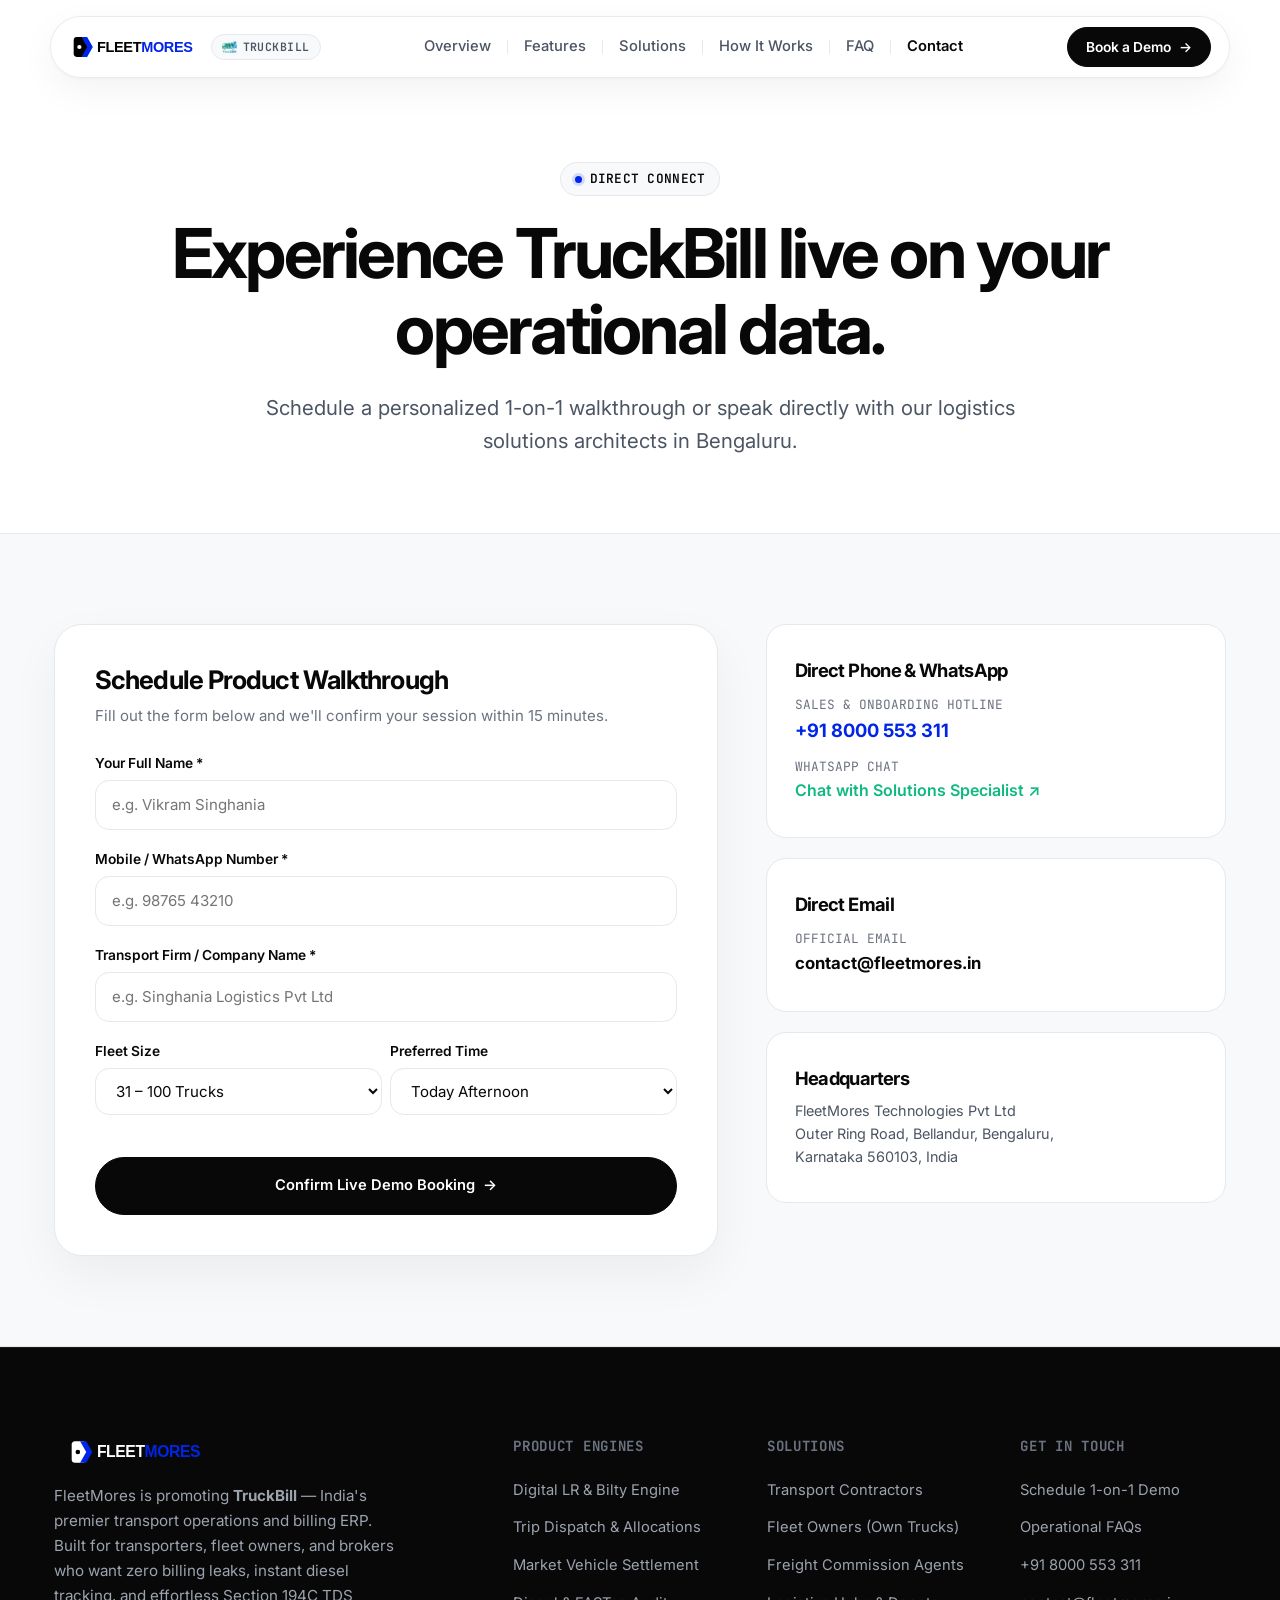
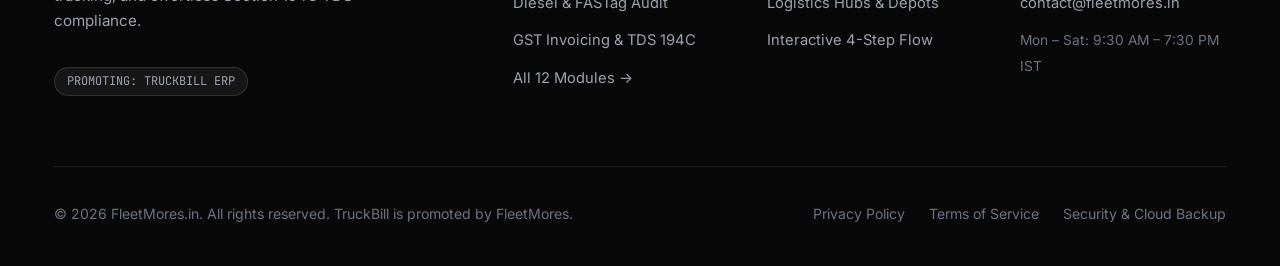
==== commit 36ca1e35: "feat: remove pricing tab, page, and references across site" ====
--- a/contact.html
+++ b/contact.html
@@ -92,7 +92,6 @@
       "telephone": "+91-8000-553-311",
       "email": "contact@fleetmores.in",
       "url": "https://fleetmores.in/",
-      "priceRange": "₹1,499 - ₹3,499",
       "address": {
         "@type": "PostalAddress",
         "streetAddress": "Outer Ring Road, Bellandur",
@@ -134,8 +133,6 @@
           <li><span class="nf-nav-divider"></span></li>
           <li><a href="how-it-works.html" class="">How It Works</a></li>
           <li><span class="nf-nav-divider"></span></li>
-          <li><a href="pricing.html" class="">Pricing</a></li>
-          <li><span class="nf-nav-divider"></span></li>
           <li><a href="faq.html" class="">FAQ</a></li>
           <li><span class="nf-nav-divider"></span></li>
           <li><a href="contact.html" class="active">Contact</a></li>
@@ -168,7 +165,6 @@
         <li><a href="features.html"><span>12 Specialized Engines</span> <span>→</span></a></li>
         <li><a href="solutions.html"><span>Segment Solutions</span> <span>→</span></a></li>
         <li><a href="how-it-works.html"><span>How It Works</span> <span>→</span></a></li>
-        <li><a href="pricing.html"><span>Pricing Plans</span> <span>→</span></a></li>
         <li><a href="faq.html"><span>FAQ</span> <span>→</span></a></li>
         <li><a href="contact.html"><span>Contact & Schedule</span> <span>→</span></a></li>
       </ul>
@@ -331,7 +327,6 @@
             <li><a href="solutions.html#brokers">Freight Commission Agents</a></li>
             <li><a href="solutions.html#logistics">Logistics Hubs & Depots</a></li>
             <li><a href="how-it-works.html">Interactive 4-Step Flow</a></li>
-            <li><a href="pricing.html">ROI Pricing Plans</a></li>
           </ul>
         </div>
 
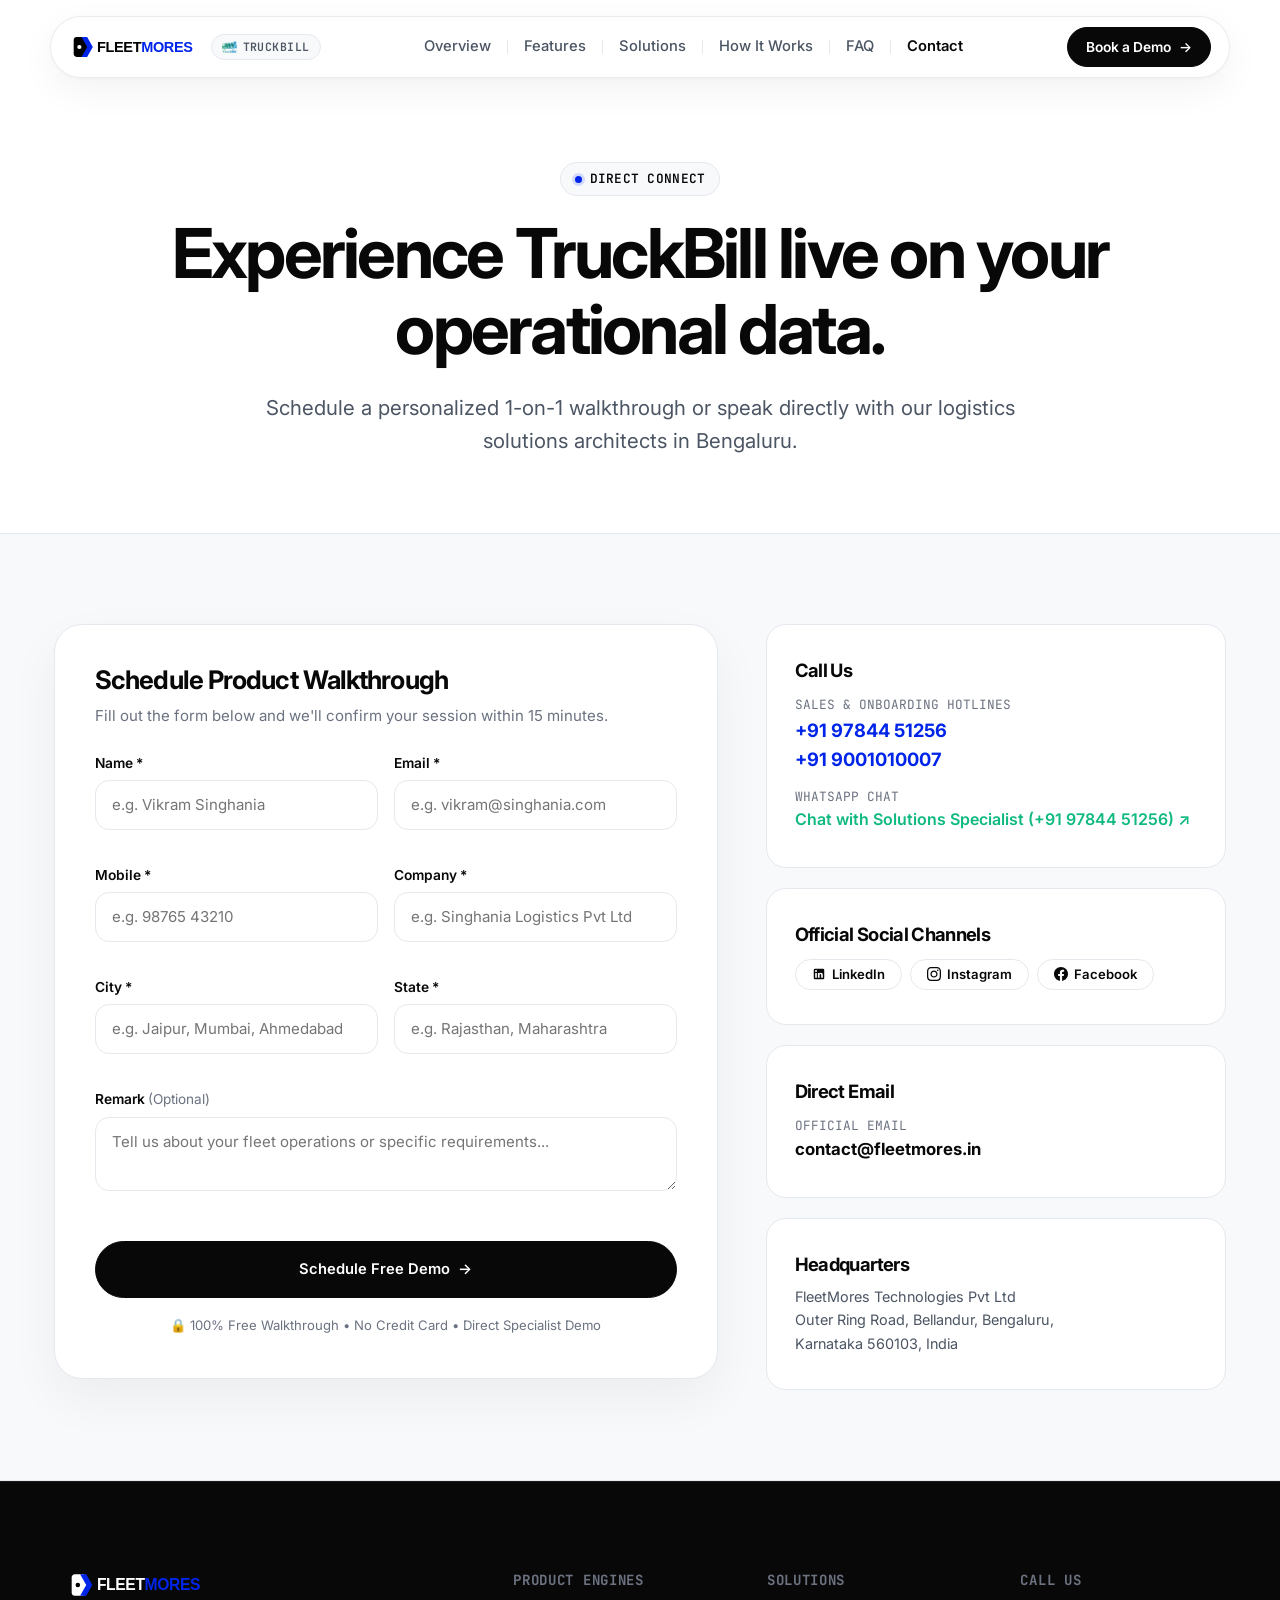
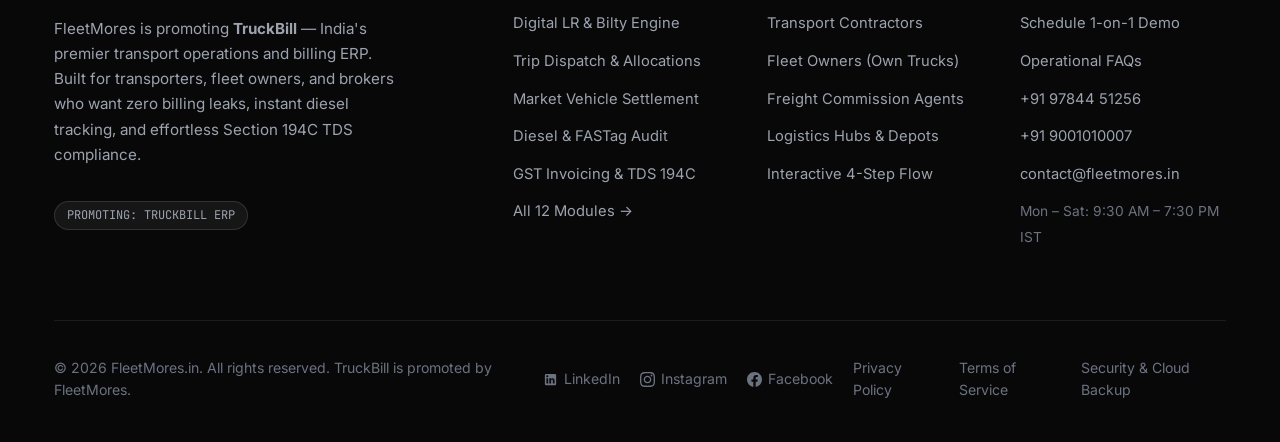
==== commit b677ebd6: "feat: add contact numbers +91 97844 51256, +91 9001010007, official social links and 7-field easy de" ====
--- a/contact.html
+++ b/contact.html
@@ -4,7 +4,7 @@
   <meta charset="UTF-8">
   <meta name="viewport" content="width=device-width, initial-scale=1.0, maximum-scale=5.0">
   <title>Book a Live TruckBill Demo & Contact Sales | FleetMores.in Bengaluru</title>
-  <meta name="description" content="Schedule a 1-on-1 personalized live demonstration of TruckBill transport ERP. Speak with logistics software specialists in Bengaluru, India. Call +91 8000 553 311.">
+  <meta name="description" content="Schedule a 1-on-1 personalized live demonstration of TruckBill transport ERP. Speak with logistics software specialists in Bengaluru, India. Call +91 97844 51256.">
   <meta name="keywords" content="TruckBill demo, contact FleetMores, transport software consultation, logistics software Bengaluru, transport ERP support India">
   <meta name="author" content="FleetMores Technologies">
   
@@ -32,7 +32,7 @@
   <meta property="og:site_name" content="FleetMores.in — Promoting TruckBill">
   <meta property="og:url" content="https://fleetmores.in/contact.html">
   <meta property="og:title" content="Book a Live TruckBill Demo & Contact Sales | FleetMores.in Bengaluru">
-  <meta property="og:description" content="Schedule a 1-on-1 personalized live demonstration of TruckBill transport ERP. Speak with logistics software specialists in Bengaluru, India. Call +91 8000 553 311.">
+  <meta property="og:description" content="Schedule a 1-on-1 personalized live demonstration of TruckBill transport ERP. Speak with logistics software specialists in Bengaluru, India. Call +91 97844 51256.">
   <meta property="og:image" content="https://fleetmores.in/assets/images/dashboard-preview.png">
   <meta property="og:image:width" content="1200">
   <meta property="og:image:height" content="630">
@@ -42,7 +42,7 @@
   <meta name="twitter:card" content="summary_large_image">
   <meta name="twitter:site" content="@fleetmores">
   <meta name="twitter:title" content="Book a Live TruckBill Demo & Contact Sales | FleetMores.in Bengaluru">
-  <meta name="twitter:description" content="Schedule a 1-on-1 personalized live demonstration of TruckBill transport ERP. Speak with logistics software specialists in Bengaluru, India. Call +91 8000 553 311.">
+  <meta name="twitter:description" content="Schedule a 1-on-1 personalized live demonstration of TruckBill transport ERP. Speak with logistics software specialists in Bengaluru, India. Call +91 97844 51256.">
   <meta name="twitter:image" content="https://fleetmores.in/assets/images/dashboard-preview.png">
 
   <!-- Favicon -->
@@ -89,7 +89,7 @@
       "@id": "https://fleetmores.in/#localbusiness",
       "name": "FleetMores Technologies Pvt Ltd",
       "image": "https://fleetmores.in/assets/images/fleetmores-logo.svg",
-      "telephone": "+91-8000-553-311",
+      "telephone": "+91-97844-51256",
       "email": "contact@fleetmores.in",
       "url": "https://fleetmores.in/",
       "address": {
@@ -205,49 +205,62 @@
                 Fill out the form below and we'll confirm your session within 15 minutes.
               </p>
 
-              <form onsubmit="return handleDemoSubmit(event);">
-                <div class="nf-form-group">
-                  <label class="nf-form-label" for="pageDemoName">Your Full Name *</label>
-                  <input type="text" class="nf-form-input" id="pageDemoName" required placeholder="e.g. Vikram Singhania">
-                </div>
-                <div class="nf-form-group">
-                  <label class="nf-form-label" for="pageDemoPhone">Mobile / WhatsApp Number *</label>
-                  <input type="tel" class="nf-form-input" id="pageDemoPhone" required placeholder="e.g. 98765 43210">
-                </div>
-                <div class="nf-form-group">
-                  <label class="nf-form-label" for="pageDemoCompany">Transport Firm / Company Name *</label>
-                  <input type="text" class="nf-form-input" id="pageDemoCompany" required placeholder="e.g. Singhania Logistics Pvt Ltd">
-                </div>
-                <div class="row g-2">
-                  <div class="col-6">
-                    <div class="nf-form-group">
-                      <label class="nf-form-label" for="pageDemoFleetSize">Fleet Size</label>
-                      <select class="nf-form-select" id="pageDemoFleetSize">
-                        <option value="1-10">1 – 10 Trucks</option>
-                        <option value="11-30">11 – 30 Trucks</option>
-                        <option value="31-100" selected>31 – 100 Trucks</option>
-                        <option value="100+">100+ Commercial Fleet</option>
-                        <option value="broker">Broker / Commission Agency</option>
-                      </select>
-                    </div>
-                  </div>
-                  <div class="col-6">
-                    <div class="nf-form-group">
-                      <label class="nf-form-label" for="pageDemoSlot">Preferred Time</label>
-                      <select class="nf-form-select" id="pageDemoSlot">
-                        <option value="Today Afternoon">Today Afternoon</option>
-                        <option value="Tomorrow Morning">Tomorrow Morning</option>
-                        <option value="Tomorrow Afternoon">Tomorrow Afternoon</option>
-                        <option value="Custom Time">Call me anytime</option>
-                      </select>
+                            <form id="contactPageForm" onsubmit="return handleDemoSubmit(event);">
+                <div class="row g-3">
+                  <div class="col-12 col-md-6">
+                    <div class="nf-form-group">
+                      <label class="nf-form-label" for="pageDemoName">Name *</label>
+                      <input type="text" class="nf-form-input" id="pageDemoName" name="name" required placeholder="e.g. Vikram Singhania" autocomplete="name">
+                    </div>
+                  </div>
+                  <div class="col-12 col-md-6">
+                    <div class="nf-form-group">
+                      <label class="nf-form-label" for="pageDemoEmail">Email *</label>
+                      <input type="email" class="nf-form-input" id="pageDemoEmail" name="email" required placeholder="e.g. vikram@singhania.com" autocomplete="email">
+                    </div>
+                  </div>
+                  <div class="col-12 col-md-6">
+                    <div class="nf-form-group">
+                      <label class="nf-form-label" for="pageDemoPhone">Mobile *</label>
+                      <input type="tel" class="nf-form-input" id="pageDemoPhone" name="phone" required placeholder="e.g. 98765 43210" autocomplete="tel">
+                    </div>
+                  </div>
+                  <div class="col-12 col-md-6">
+                    <div class="nf-form-group">
+                      <label class="nf-form-label" for="pageDemoCompany">Company *</label>
+                      <input type="text" class="nf-form-input" id="pageDemoCompany" name="company" required placeholder="e.g. Singhania Logistics Pvt Ltd" autocomplete="organization">
+                    </div>
+                  </div>
+                  <div class="col-12 col-md-6">
+                    <div class="nf-form-group">
+                      <label class="nf-form-label" for="pageDemoCity">City *</label>
+                      <input type="text" class="nf-form-input" id="pageDemoCity" name="city" required placeholder="e.g. Jaipur, Mumbai, Ahmedabad" autocomplete="address-level2">
+                    </div>
+                  </div>
+                  <div class="col-12 col-md-6">
+                    <div class="nf-form-group">
+                      <label class="nf-form-label" for="pageDemoState">State *</label>
+                      <input type="text" class="nf-form-input" id="pageDemoState" name="state" required placeholder="e.g. Rajasthan, Maharashtra" autocomplete="address-level1">
+                    </div>
+                  </div>
+                  <div class="col-12">
+                    <div class="nf-form-group">
+                      <label class="nf-form-label" for="pageDemoRemark">Remark <span style="font-weight: 400; color: var(--nf-text-muted); font-size: 0.85rem;">(Optional)</span></label>
+                      <textarea class="nf-form-input" id="pageDemoRemark" name="remark" rows="2" placeholder="Tell us about your fleet operations or specific requirements..." style="min-height: 70px; resize: vertical;"></textarea>
                     </div>
                   </div>
                 </div>
 
                 <div style="margin-top: 24px;">
                   <button type="submit" class="btn-nf btn-nf-primary w-100 py-3">
-                    <span>Confirm Live Demo Booking</span> <span class="btn-arrow">→</span>
+                    <span>Schedule Free Demo</span> <span class="btn-arrow">→</span>
                   </button>
+                </div>
+
+                <div style="text-align: center; margin-top: 14px;">
+                  <span style="font-size: 0.82rem; color: var(--nf-text-muted);">
+                    🔒 100% Free Walkthrough • No Credit Card • Direct Specialist Demo
+                  </span>
                 </div>
               </form>
             </div>
@@ -257,14 +270,34 @@
           <div class="col-12 col-lg-5">
             <div style="display: flex; flex-direction: column; gap: 20px;">
               <div class="nf-bento-card">
-                <h3 style="font-size: 1.15rem; margin-bottom: 14px;">Direct Phone & WhatsApp</h3>
+                <h3 style="font-size: 1.15rem; margin-bottom: 14px;">Call Us</h3>
                 <div style="margin-bottom: 12px;">
-                  <div style="font-size: 0.8rem; color: #6B7280; font-family: var(--font-mono);">SALES & ONBOARDING HOTLINE</div>
-                  <a href="tel:+918000553311" style="font-size: 1.15rem; font-weight: 700; color: #0025E9;">+91 8000 553 311</a>
+                  <div style="font-size: 0.8rem; color: #6B7280; font-family: var(--font-mono);">SALES & ONBOARDING HOTLINES</div>
+                  <div><a href="tel:+919784451256" style="font-size: 1.15rem; font-weight: 700; color: #0025E9;">+91 97844 51256</a></div>
+                  <div><a href="tel:+919001010007" style="font-size: 1.15rem; font-weight: 700; color: #0025E9;">+91 9001010007</a></div>
                 </div>
                 <div>
                   <div style="font-size: 0.8rem; color: #6B7280; font-family: var(--font-mono);">WHATSAPP CHAT</div>
-                  <a href="https://wa.me/918000553311?text=Hello%20FleetMores%20team%2C%20I%20am%20interested%20in%20TruckBill%20ERP%20demo" target="_blank" rel="noopener" style="font-weight: 600; color: #10B981;">Chat with Solutions Specialist ↗</a>
+                  <a href="https://wa.me/919784451256?text=Hello%20FleetMores%20team%2C%20I%20am%20interested%20in%20TruckBill%20ERP%20demo" target="_blank" rel="noopener" style="font-weight: 600; color: #10B981;">Chat with Solutions Specialist (+91 97844 51256) ↗</a>
+                </div>
+              </div>
+
+              <!-- Social Links Bento Card -->
+              <div class="nf-bento-card">
+                <h3 style="font-size: 1.15rem; margin-bottom: 14px;">Official Social Channels</h3>
+                <div style="display: flex; flex-wrap: wrap; gap: 8px;">
+                  <a href="https://www.linkedin.com/showcase/truckbill/" target="_blank" rel="noopener" class="btn-nf btn-nf-secondary py-1 px-3" style="font-size: 0.82rem; display: inline-flex; align-items: center; gap: 6px;">
+                    <svg width="14" height="14" viewBox="0 0 24 24" fill="currentColor"><path d="M19 3a2 2 0 0 1 2 2v14a2 2 0 0 1-2 2H5a2 2 0 0 1-2-2V5a2 2 0 0 1 2-2h14m-.5 15.5v-5.3a3.26 3.26 0 0 0-3.26-3.26c-.85 0-1.84.52-2.28 1.3v-1.11h-2.79v8.37h2.79v-4.93c0-.77.62-1.4 1.39-1.4a1.4 1.4 0 0 1 1.4 1.4v4.93h2.75M6.88 8.56a1.68 1.68 0 0 0 1.68-1.68c0-.93-.75-1.69-1.68-1.69a1.69 1.69 0 0 0-1.69 1.69c0 .93.76 1.68 1.69 1.68m1.39 9.94v-8.37H5.5v8.37h2.77z"/></svg>
+                    LinkedIn
+                  </a>
+                  <a href="https://www.instagram.com/truckbill.in/" target="_blank" rel="noopener" class="btn-nf btn-nf-secondary py-1 px-3" style="font-size: 0.82rem; display: inline-flex; align-items: center; gap: 6px;">
+                    <svg width="14" height="14" viewBox="0 0 24 24" fill="currentColor"><path d="M12 2.163c3.204 0 3.584.012 4.85.07 3.252.148 4.771 1.691 4.919 4.919.058 1.265.069 1.645.069 4.849 0 3.205-.012 3.584-.069 4.849-.149 3.225-1.664 4.771-4.919 4.919-1.266.058-1.644.07-4.85.07-3.204 0-3.584-.012-4.849-.07-3.26-.149-4.771-1.699-4.919-4.92-.058-1.265-.07-1.644-.07-4.849 0-3.204.013-3.583.07-4.849.149-3.227 1.664-4.771 4.919-4.919 1.266-.057 1.645-.069 4.849-.069zm0-2.163c-3.259 0-3.667.014-4.947.072-4.358.2-6.78 2.618-6.98 6.98-.059 1.281-.073 1.689-.073 4.948 0 3.259.014 3.668.072 4.948.2 4.358 2.618 6.78 6.98 6.98 1.281.058 1.689.072 4.948.072 3.259 0 3.668-.014 4.948-.072 4.354-.2 6.782-2.618 6.979-6.98.059-1.28.073-1.689.073-4.948 0-3.259-.014-3.667-.072-4.947-.196-4.354-2.617-6.78-6.979-6.98-1.281-.059-1.69-.073-4.949-.073zm0 5.838c-3.403 0-6.162 2.759-6.162 6.162s2.759 6.163 6.162 6.163 6.162-2.759 6.162-6.163c0-3.403-2.759-6.162-6.162-6.162zm0 10.162c-2.209 0-4-1.79-4-4 0-2.209 1.791-4 4-4s4 1.791 4 4c0 2.21-1.791 4-4 4zm6.406-11.845c-.796 0-1.441.645-1.441 1.44s.645 1.44 1.441 1.44c.795 0 1.439-.645 1.439-1.44s-.644-1.44-1.439-1.44z"/></svg>
+                    Instagram
+                  </a>
+                  <a href="https://www.facebook.com/profile.php?id=61593975432299" target="_blank" rel="noopener" class="btn-nf btn-nf-secondary py-1 px-3" style="font-size: 0.82rem; display: inline-flex; align-items: center; gap: 6px;">
+                    <svg width="14" height="14" viewBox="0 0 24 24" fill="currentColor"><path d="M24 12.073c0-6.627-5.373-12-12-12s-12 5.373-12 12c0 5.99 4.388 10.954 10.125 11.854v-8.385H7.078v-3.47h3.047V9.43c0-3.007 1.792-4.669 4.533-4.669 1.312 0 2.686.235 2.686.235v2.953H15.83c-1.491 0-1.956.925-1.956 1.874v2.25h3.328l-.532 3.47h-2.796v8.385C19.612 23.027 24 18.062 24 12.073z"/></svg>
+                    Facebook
+                  </a>
                 </div>
               </div>
 
@@ -331,11 +364,12 @@
         </div>
 
         <div>
-          <h4 class="nf-footer-col-title">Get In Touch</h4>
+          <h4 class="nf-footer-col-title">Call Us</h4>
           <ul class="nf-footer-links">
             <li><a href="contact.html">Schedule 1-on-1 Demo</a></li>
             <li><a href="faq.html">Operational FAQs</a></li>
-            <li><a href="tel:+918000553311">+91 8000 553 311</a></li>
+            <li><a href="tel:+919784451256">+91 97844 51256</a></li>
+            <li><a href="tel:+919001010007">+91 9001010007</a></li>
             <li><a href="mailto:contact@fleetmores.in">contact@fleetmores.in</a></li>
             <li><span style="color: var(--nf-dark-text-muted); font-size: 0.86rem;">Mon – Sat: 9:30 AM – 7:30 PM IST</span></li>
           </ul>
@@ -345,6 +379,20 @@
       <div class="nf-footer-bottom">
         <div>
           © 2026 FleetMores.in. All rights reserved. TruckBill is promoted by FleetMores.
+        </div>
+        <div style="display: flex; align-items: center; gap: 20px;">
+          <a href="https://www.linkedin.com/showcase/truckbill/" target="_blank" rel="noopener" aria-label="LinkedIn" style="display: inline-flex; align-items: center; gap: 6px; color: var(--nf-dark-text-muted); font-size: 0.88rem; text-decoration: none;">
+            <svg width="15" height="15" viewBox="0 0 24 24" fill="currentColor"><path d="M19 3a2 2 0 0 1 2 2v14a2 2 0 0 1-2 2H5a2 2 0 0 1-2-2V5a2 2 0 0 1 2-2h14m-.5 15.5v-5.3a3.26 3.26 0 0 0-3.26-3.26c-.85 0-1.84.52-2.28 1.3v-1.11h-2.79v8.37h2.79v-4.93c0-.77.62-1.4 1.39-1.4a1.4 1.4 0 0 1 1.4 1.4v4.93h2.75M6.88 8.56a1.68 1.68 0 0 0 1.68-1.68c0-.93-.75-1.69-1.68-1.69a1.69 1.69 0 0 0-1.69 1.69c0 .93.76 1.68 1.69 1.68m1.39 9.94v-8.37H5.5v8.37h2.77z"/></svg>
+            <span>LinkedIn</span>
+          </a>
+          <a href="https://www.instagram.com/truckbill.in/" target="_blank" rel="noopener" aria-label="Instagram" style="display: inline-flex; align-items: center; gap: 6px; color: var(--nf-dark-text-muted); font-size: 0.88rem; text-decoration: none;">
+            <svg width="15" height="15" viewBox="0 0 24 24" fill="currentColor"><path d="M12 2.163c3.204 0 3.584.012 4.85.07 3.252.148 4.771 1.691 4.919 4.919.058 1.265.069 1.645.069 4.849 0 3.205-.012 3.584-.069 4.849-.149 3.225-1.664 4.771-4.919 4.919-1.266.058-1.644.07-4.85.07-3.204 0-3.584-.012-4.849-.07-3.26-.149-4.771-1.699-4.919-4.92-.058-1.265-.07-1.644-.07-4.849 0-3.204.013-3.583.07-4.849.149-3.227 1.664-4.771 4.919-4.919 1.266-.057 1.645-.069 4.849-.069zm0-2.163c-3.259 0-3.667.014-4.947.072-4.358.2-6.78 2.618-6.98 6.98-.059 1.281-.073 1.689-.073 4.948 0 3.259.014 3.668.072 4.948.2 4.358 2.618 6.78 6.98 6.98 1.281.058 1.689.072 4.948.072 3.259 0 3.668-.014 4.948-.072 4.354-.2 6.782-2.618 6.979-6.98.059-1.28.073-1.689.073-4.948 0-3.259-.014-3.667-.072-4.947-.196-4.354-2.617-6.78-6.979-6.98-1.281-.059-1.69-.073-4.949-.073zm0 5.838c-3.403 0-6.162 2.759-6.162 6.162s2.759 6.163 6.162 6.163 6.162-2.759 6.162-6.163c0-3.403-2.759-6.162-6.162-6.162zm0 10.162c-2.209 0-4-1.79-4-4 0-2.209 1.791-4 4-4s4 1.791 4 4c0 2.21-1.791 4-4 4zm6.406-11.845c-.796 0-1.441.645-1.441 1.44s.645 1.44 1.441 1.44c.795 0 1.439-.645 1.439-1.44s-.644-1.44-1.439-1.44z"/></svg>
+            <span>Instagram</span>
+          </a>
+          <a href="https://www.facebook.com/profile.php?id=61593975432299" target="_blank" rel="noopener" aria-label="Facebook" style="display: inline-flex; align-items: center; gap: 6px; color: var(--nf-dark-text-muted); font-size: 0.88rem; text-decoration: none;">
+            <svg width="15" height="15" viewBox="0 0 24 24" fill="currentColor"><path d="M24 12.073c0-6.627-5.373-12-12-12s-12 5.373-12 12c0 5.99 4.388 10.954 10.125 11.854v-8.385H7.078v-3.47h3.047V9.43c0-3.007 1.792-4.669 4.533-4.669 1.312 0 2.686.235 2.686.235v2.953H15.83c-1.491 0-1.956.925-1.956 1.874v2.25h3.328l-.532 3.47h-2.796v8.385C19.612 23.027 24 18.062 24 12.073z"/></svg>
+            <span>Facebook</span>
+          </a>
         </div>
         <div style="display: flex; gap: 24px;">
           <a href="contact.html">Privacy Policy</a>
--- a/assets/css/neuralflow.css
+++ b/assets/css/neuralflow.css
@@ -579,11 +579,28 @@
 /* ==========================================================================
    CONTRAST CARDS: OLD CHAOS VS TRUCKBILL
    ========================================================================== */
+.nf-contrast-col {
+  display: flex;
+  flex-direction: column;
+  gap: 16px;
+  width: 100%;
+  height: 100%;
+}
+
 .nf-contrast-card {
   border-radius: var(--radius-lg);
-  padding: 32px 28px;
-  border: 1px solid var(--nf-light-border);
-  height: 100%;
+  padding: 28px 24px;
+  border: 1px solid var(--nf-light-border);
+  flex: 1 1 auto;
+  display: flex;
+  flex-direction: column;
+  justify-content: flex-start;
+  transition: transform 0.2s ease, box-shadow 0.2s ease, border-color 0.2s ease;
+}
+
+.nf-contrast-card:hover {
+  transform: translateY(-2px);
+  box-shadow: 0 10px 25px rgba(0, 0, 0, 0.05);
 }
 
 .nf-contrast-bad {
@@ -591,9 +608,17 @@
   border-color: #FED7D7;
 }
 
+.nf-contrast-bad:hover {
+  border-color: #FCA5A5;
+}
+
 .nf-contrast-good {
   background: #F7FCF9;
   border-color: #BBF7D0;
+}
+
+.nf-contrast-good:hover {
+  border-color: #86EFAC;
 }
 
 /* ==========================================================================
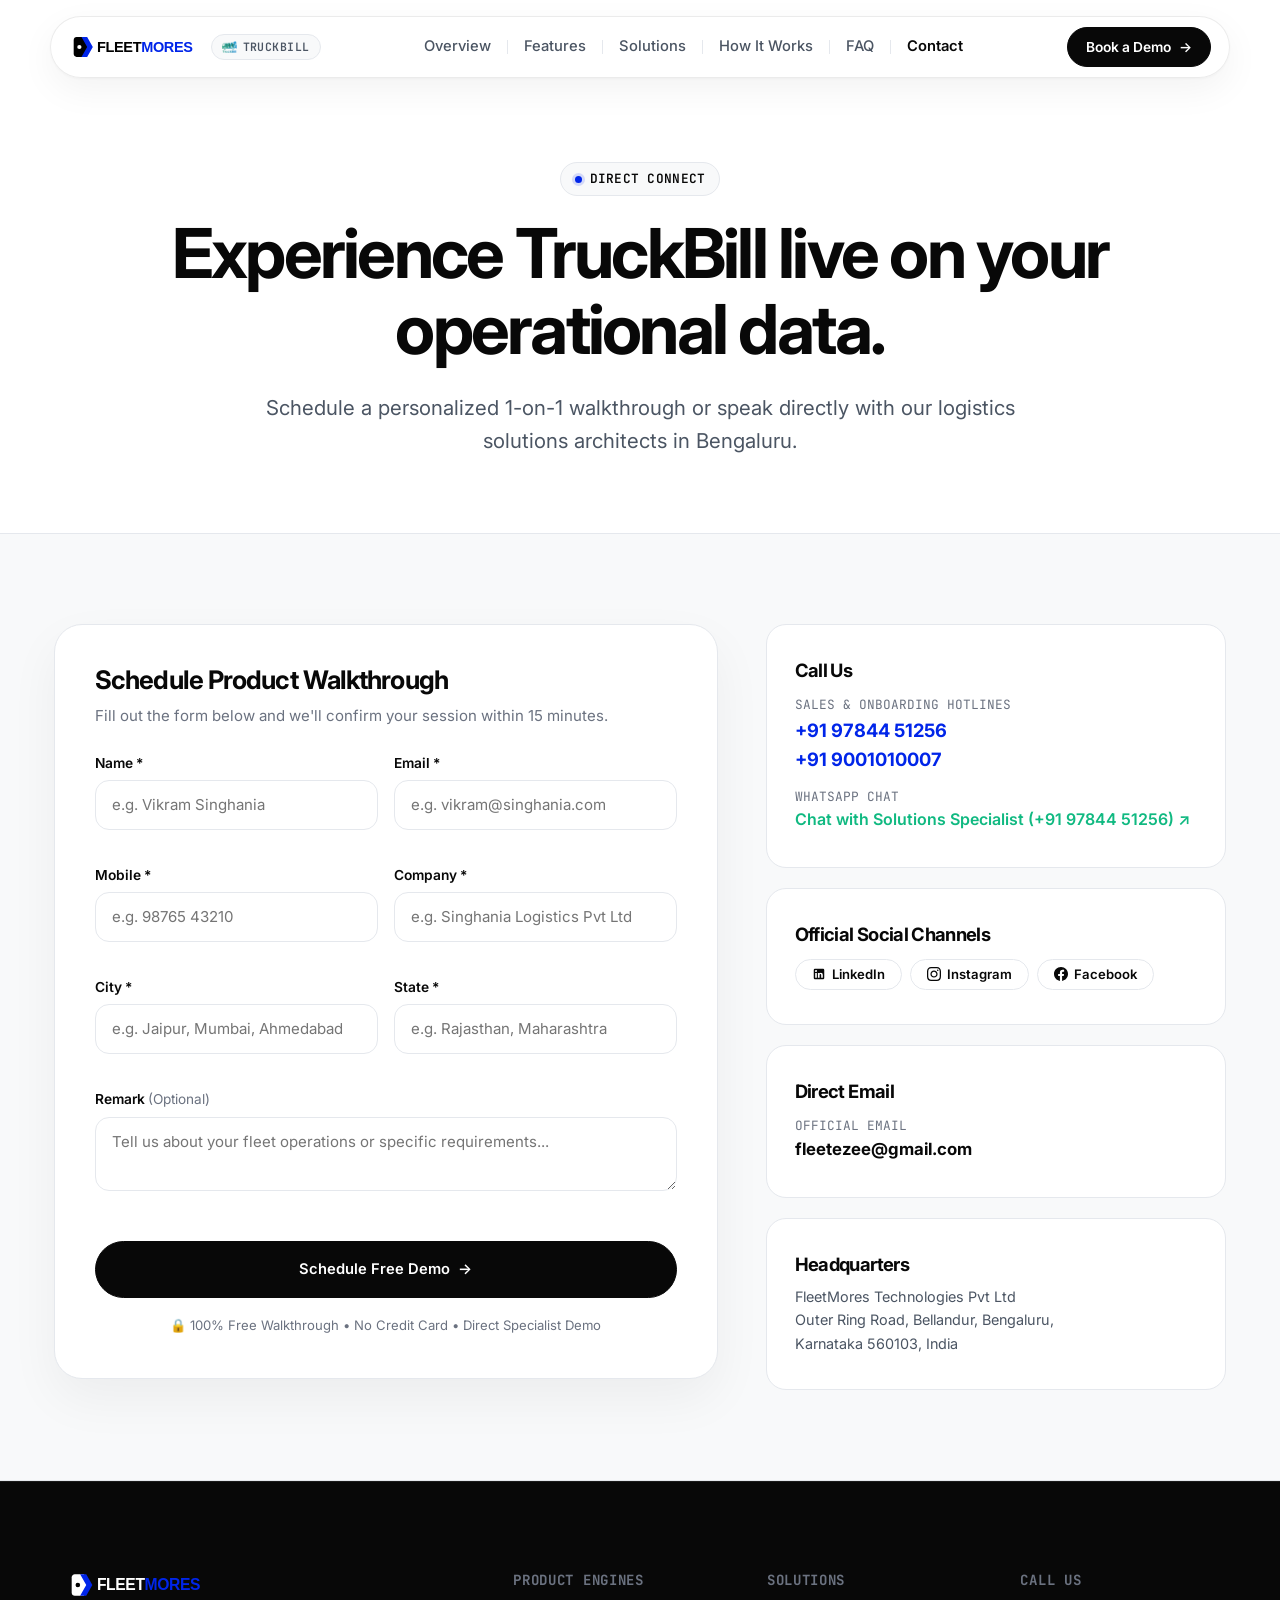
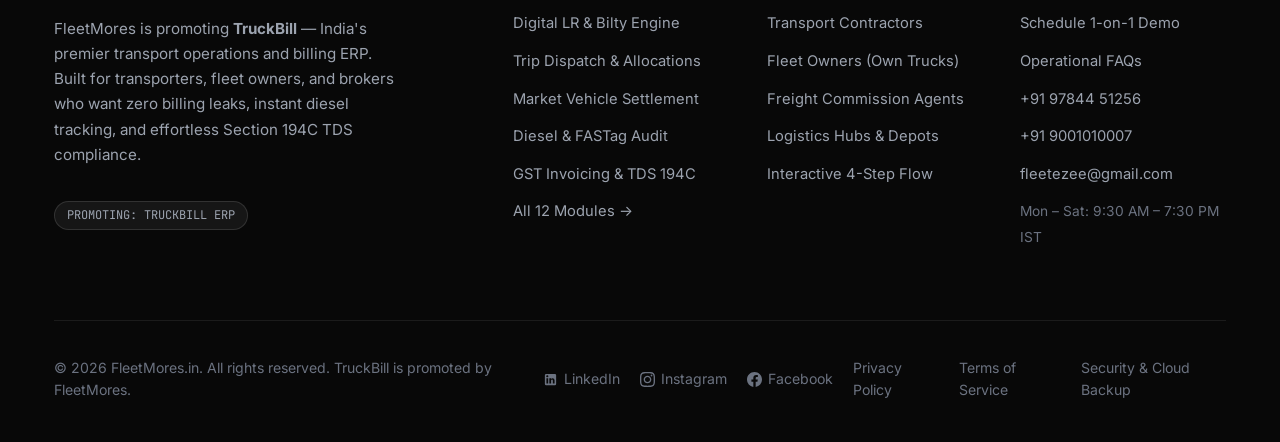
==== commit 2984ca7c: "feat: update contact email to fleetezee@gmail.com" ====
--- a/contact.html
+++ b/contact.html
@@ -90,7 +90,7 @@
       "name": "FleetMores Technologies Pvt Ltd",
       "image": "https://fleetmores.in/assets/images/fleetmores-logo.svg",
       "telephone": "+91-97844-51256",
-      "email": "contact@fleetmores.in",
+      "email": "fleetezee@gmail.com",
       "url": "https://fleetmores.in/",
       "address": {
         "@type": "PostalAddress",
@@ -305,7 +305,7 @@
                 <h3 style="font-size: 1.15rem; margin-bottom: 14px;">Direct Email</h3>
                 <div>
                   <div style="font-size: 0.8rem; color: #6B7280; font-family: var(--font-mono);">OFFICIAL EMAIL</div>
-                  <a href="mailto:contact@fleetmores.in" style="font-size: 1.05rem; font-weight: 700;">contact@fleetmores.in</a>
+                  <a href="mailto:fleetezee@gmail.com" style="font-size: 1.05rem; font-weight: 700;">fleetezee@gmail.com</a>
                 </div>
               </div>
 
@@ -370,7 +370,7 @@
             <li><a href="faq.html">Operational FAQs</a></li>
             <li><a href="tel:+919784451256">+91 97844 51256</a></li>
             <li><a href="tel:+919001010007">+91 9001010007</a></li>
-            <li><a href="mailto:contact@fleetmores.in">contact@fleetmores.in</a></li>
+            <li><a href="mailto:fleetezee@gmail.com">fleetezee@gmail.com</a></li>
             <li><span style="color: var(--nf-dark-text-muted); font-size: 0.86rem;">Mon – Sat: 9:30 AM – 7:30 PM IST</span></li>
           </ul>
         </div>
@@ -418,54 +418,61 @@
         </p>
       </div>
 
-      <form onsubmit="return handleDemoSubmit(event);">
-        <div class="nf-form-group">
-          <label class="nf-form-label" for="demoName">Your Full Name *</label>
-          <input type="text" class="nf-form-input" id="demoName" required placeholder="e.g. Rajesh Sharma">
-        </div>
-        <div class="nf-form-group">
-          <label class="nf-form-label" for="demoPhone">Mobile / WhatsApp Number *</label>
-          <input type="tel" class="nf-form-input" id="demoPhone" required placeholder="e.g. 98765 43210">
-        </div>
-        <div class="nf-form-group">
-          <label class="nf-form-label" for="demoCompany">Transport Company / Firm Name *</label>
-          <input type="text" class="nf-form-input" id="demoCompany" required placeholder="e.g. Sharma Roadways Pvt Ltd">
-        </div>
-        <div class="row g-2">
-          <div class="col-6">
-            <div class="nf-form-group">
-              <label class="nf-form-label" for="demoFleetSize">Fleet / Monthly LRs</label>
-              <select class="nf-form-select" id="demoFleetSize">
-                <option value="1-10">1 – 10 Trucks / LRs</option>
-                <option value="11-30">11 – 30 Trucks</option>
-                <option value="31-100" selected>31 – 100 Trucks</option>
-                <option value="100+">100+ Enterprise Fleet</option>
-                <option value="broker">Broker / Commission Agency</option>
-              </select>
-            </div>
-          </div>
-          <div class="col-6">
-            <div class="nf-form-group">
-              <label class="nf-form-label" for="demoSlot">Preferred Time</label>
-              <select class="nf-form-select" id="demoSlot">
-                <option value="Today Afternoon">Today Afternoon</option>
-                <option value="Tomorrow Morning">Tomorrow Morning</option>
-                <option value="Tomorrow Afternoon">Tomorrow Afternoon</option>
-                <option value="Custom Time">Call me anytime</option>
-              </select>
-            </div>
-          </div>
-        </div>
-
-        <div style="margin-top: 18px;">
+            <form id="demoBookingForm" onsubmit="return handleDemoSubmit(event);">
+        <div class="row g-3">
+          <div class="col-12 col-md-6">
+            <div class="nf-form-group">
+              <label class="nf-form-label" for="demoName">Name *</label>
+              <input type="text" class="nf-form-input" id="demoName" name="name" required placeholder="e.g. Rajesh Sharma" autocomplete="name">
+            </div>
+          </div>
+          <div class="col-12 col-md-6">
+            <div class="nf-form-group">
+              <label class="nf-form-label" for="demoEmail">Email *</label>
+              <input type="email" class="nf-form-input" id="demoEmail" name="email" required placeholder="e.g. rajesh@company.com" autocomplete="email">
+            </div>
+          </div>
+          <div class="col-12 col-md-6">
+            <div class="nf-form-group">
+              <label class="nf-form-label" for="demoPhone">Mobile *</label>
+              <input type="tel" class="nf-form-input" id="demoPhone" name="phone" required placeholder="e.g. 98765 43210" autocomplete="tel">
+            </div>
+          </div>
+          <div class="col-12 col-md-6">
+            <div class="nf-form-group">
+              <label class="nf-form-label" for="demoCompany">Company *</label>
+              <input type="text" class="nf-form-input" id="demoCompany" name="company" required placeholder="e.g. Sharma Roadways Pvt Ltd" autocomplete="organization">
+            </div>
+          </div>
+          <div class="col-12 col-md-6">
+            <div class="nf-form-group">
+              <label class="nf-form-label" for="demoCity">City *</label>
+              <input type="text" class="nf-form-input" id="demoCity" name="city" required placeholder="e.g. Jaipur, Mumbai, Ahmedabad" autocomplete="address-level2">
+            </div>
+          </div>
+          <div class="col-12 col-md-6">
+            <div class="nf-form-group">
+              <label class="nf-form-label" for="demoState">State *</label>
+              <input type="text" class="nf-form-input" id="demoState" name="state" required placeholder="e.g. Rajasthan, Maharashtra" autocomplete="address-level1">
+            </div>
+          </div>
+          <div class="col-12">
+            <div class="nf-form-group">
+              <label class="nf-form-label" for="demoRemark">Remark <span style="font-weight: 400; color: var(--nf-text-muted); font-size: 0.85rem;">(Optional)</span></label>
+              <textarea class="nf-form-input" id="demoRemark" name="remark" rows="2" placeholder="Any specific requirements or notes (optional)" style="min-height: 70px; resize: vertical;"></textarea>
+            </div>
+          </div>
+        </div>
+
+        <div style="margin-top: 20px;">
           <button type="submit" class="btn-nf btn-nf-primary w-100 py-3" id="demoSubmitBtn">
-            <span>Confirm Live Demo Booking</span> <span class="btn-arrow">→</span>
+            <span>Schedule Free Demo</span> <span class="btn-arrow">→</span>
           </button>
         </div>
 
         <div style="text-align: center; margin-top: 14px;">
-          <span style="font-size: 0.8rem; color: var(--nf-text-muted);">
-            🔒 100% Free • No Credit Card Required • Instant WhatsApp Confirmation
+          <span style="font-size: 0.82rem; color: var(--nf-text-muted);">
+            🔒 100% Free • No Credit Card • Call us: <a href="tel:+919784451256" style="color: var(--nf-black); font-weight: 600;">+91 97844 51256</a> / <a href="tel:+919001010007" style="color: var(--nf-black); font-weight: 600;">+91 9001010007</a>
           </span>
         </div>
       </form>
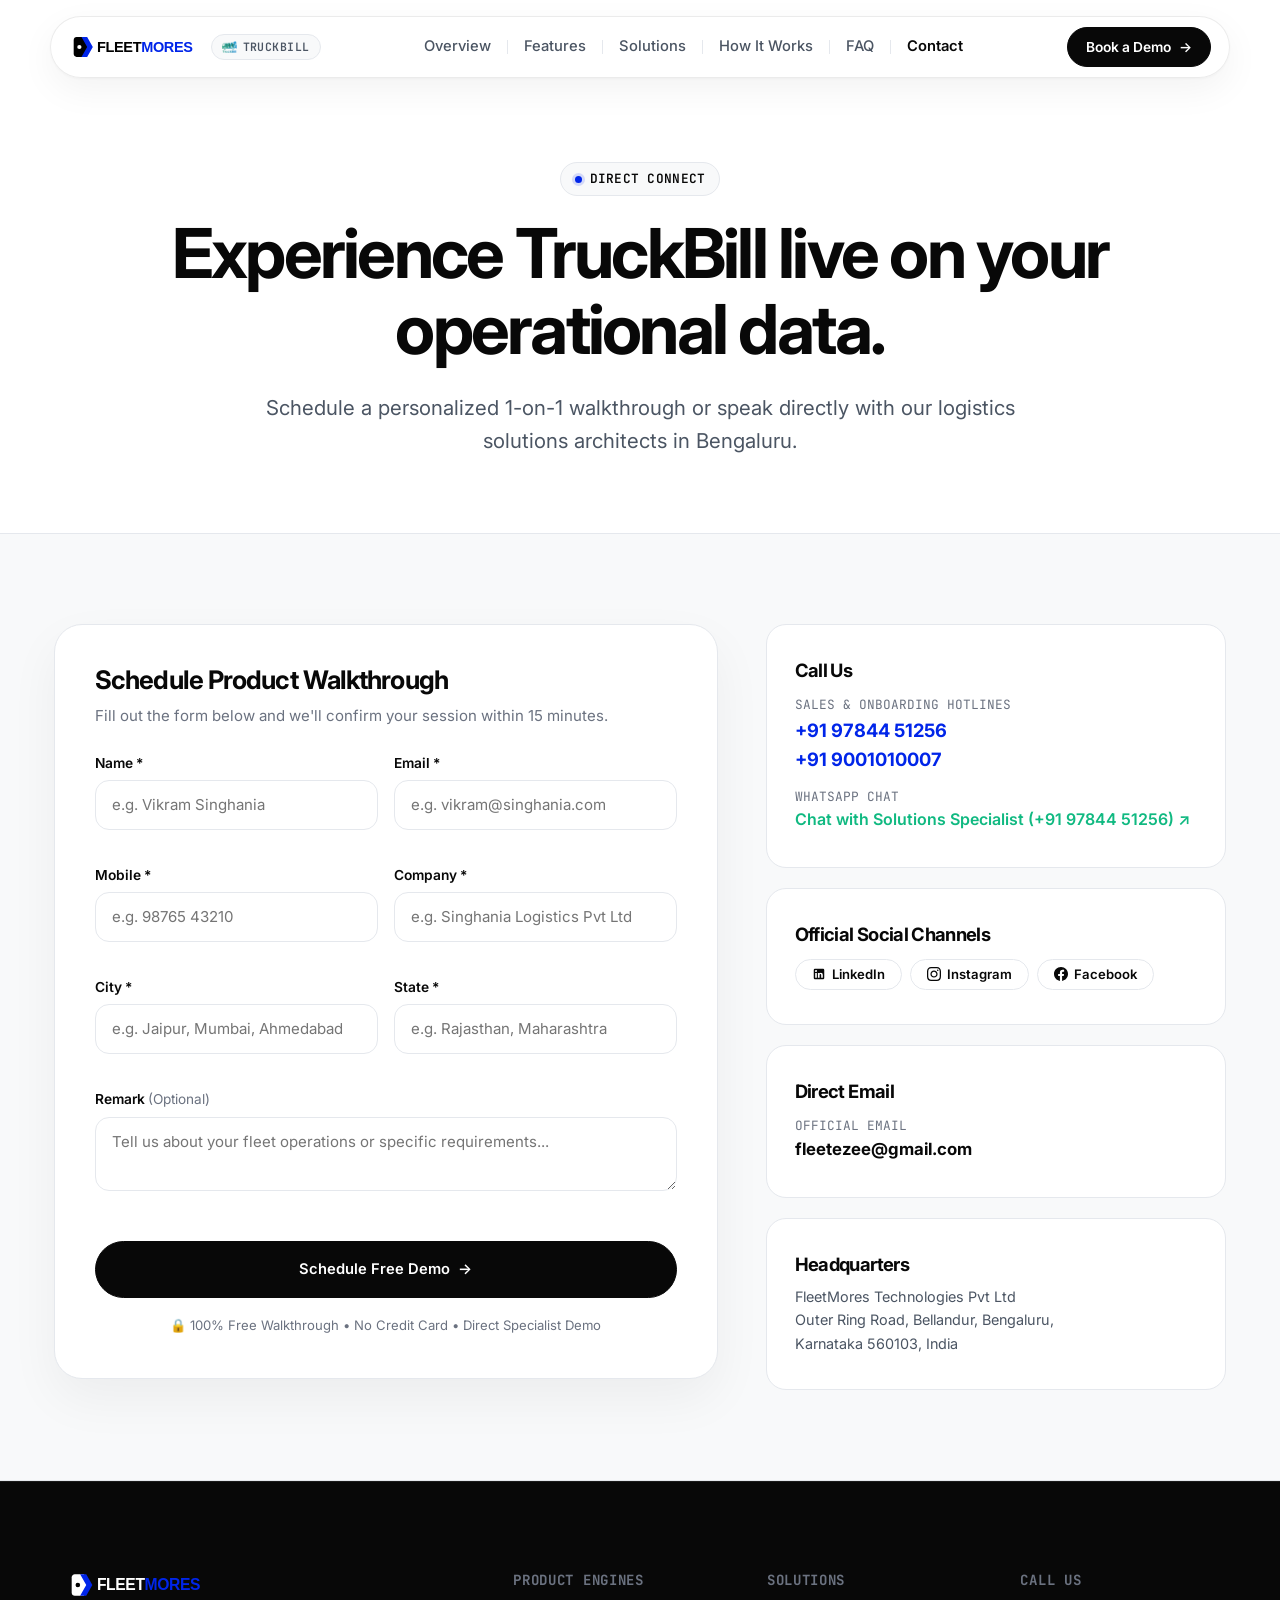
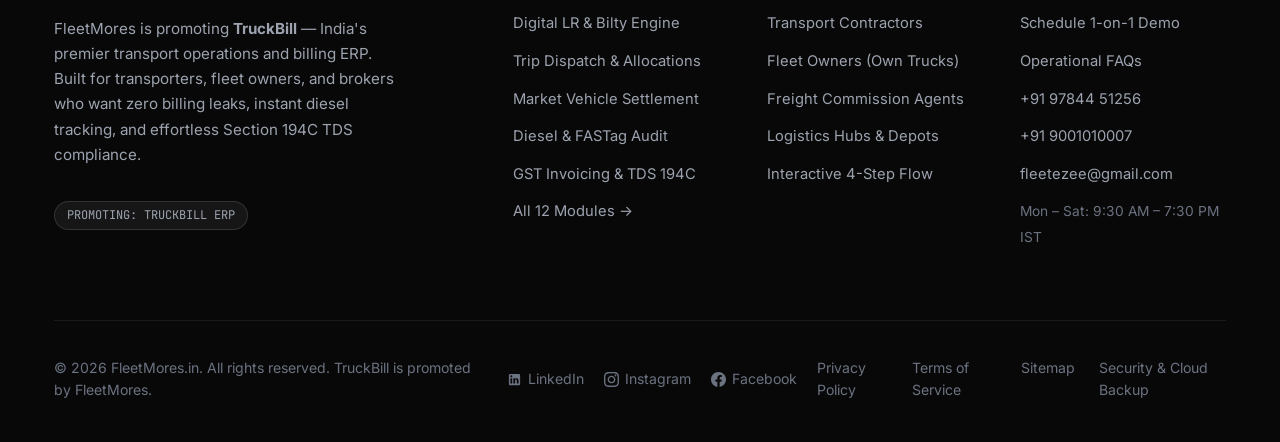
==== commit fcd265e7: "feat: add comprehensive sitemaps, robots.txt, PWA manifest, security.txt, and search engine crawler " ====
--- a/contact.html
+++ b/contact.html
@@ -110,6 +110,9 @@
   ]
 }
   </script>
+  <link rel="sitemap" type="application/xml" title="Sitemap" href="https://fleetmores.in/sitemap.xml">
+  <link rel="manifest" href="https://fleetmores.in/site.webmanifest">
+  <meta name="theme-color" content="#080808">
 </head>
 <body>
   <!-- FLOATING ISLAND BREADCRUMB NAVBAR (Neuralflow Signature) -->
@@ -397,6 +400,7 @@
         <div style="display: flex; gap: 24px;">
           <a href="contact.html">Privacy Policy</a>
           <a href="contact.html">Terms of Service</a>
+          <a href="sitemap.html">Sitemap</a>
           <a href="contact.html">Security & Cloud Backup</a>
         </div>
       </div>
